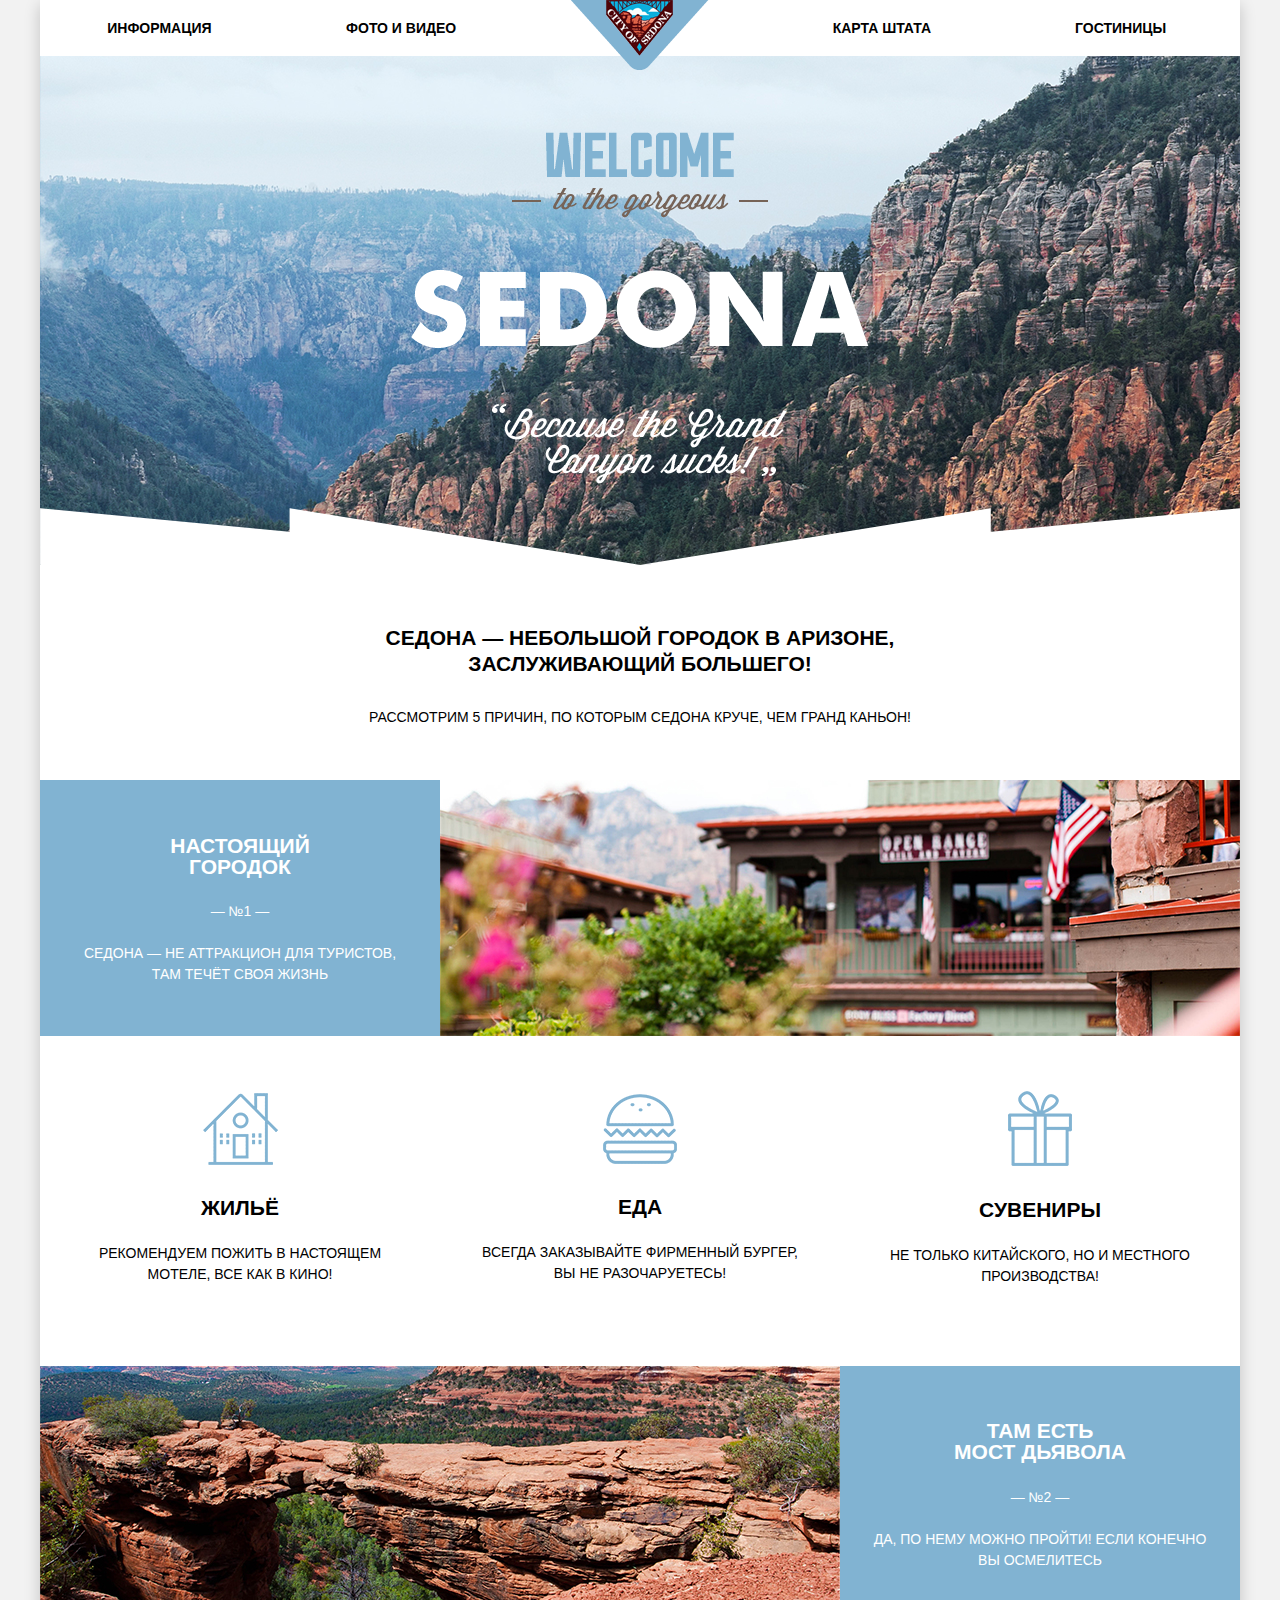
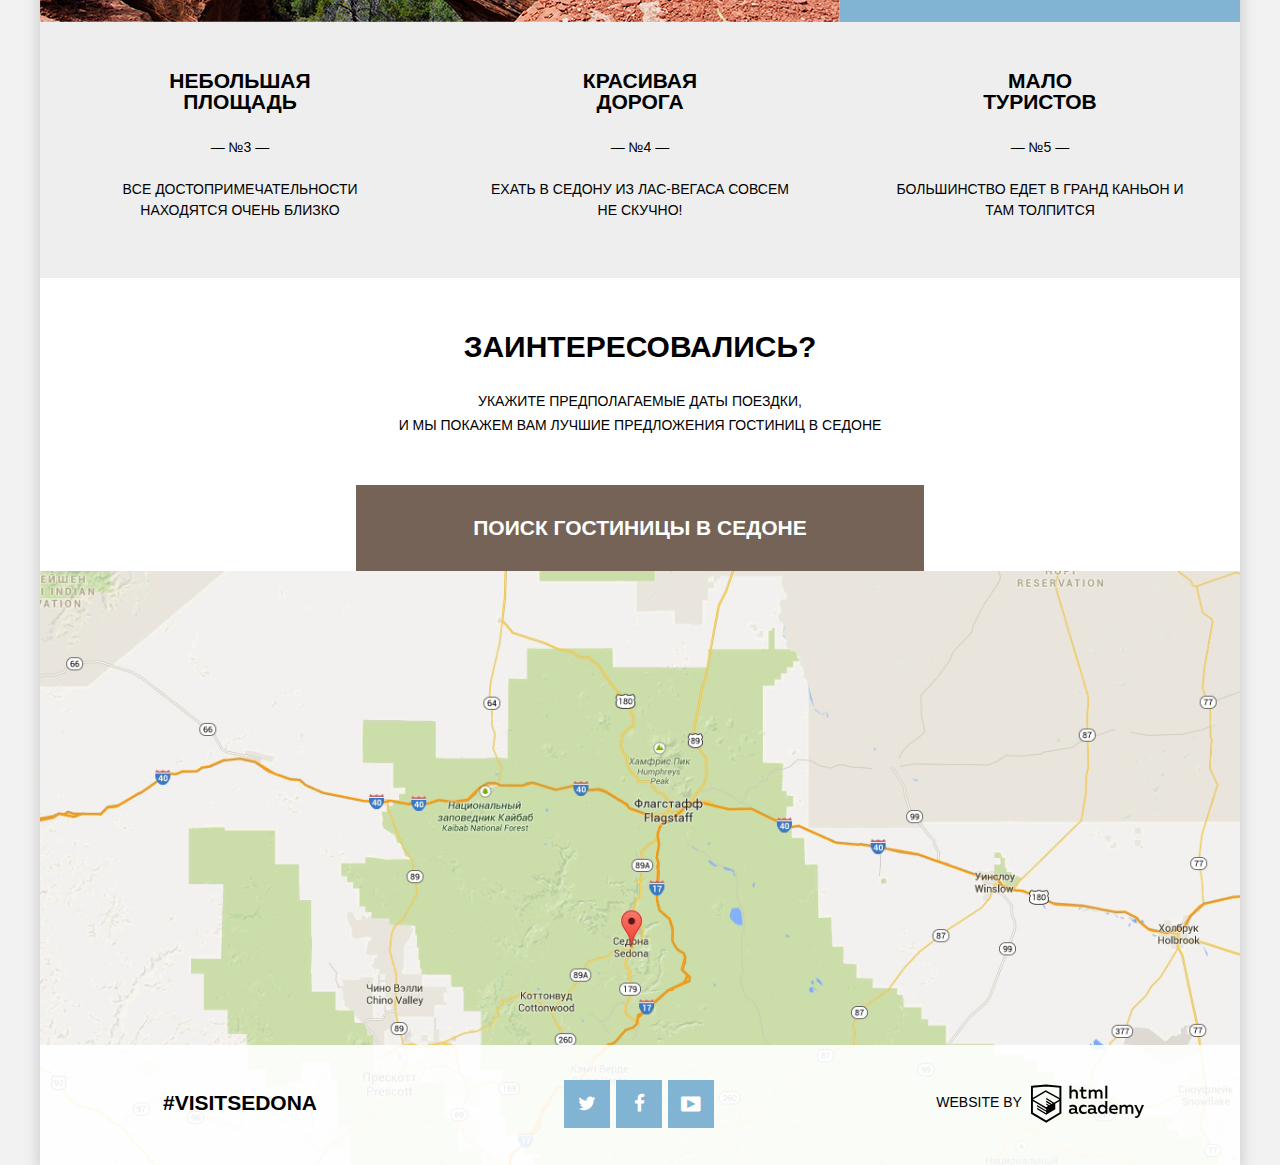
==== index.html @ 13f73641 "Правка анимации и мелкие фиксы" ====
<!DOCTYPE html>
<html lang="ru">
  <head>
    <meta charset="utf-8">
    <title>Седона</title>
    <link rel="stylesheet" href="css/normalize.css">
    <link rel="stylesheet" href="css/style.css">
    <link rel="shortcut icon" type="image/x-icon" href="img/favicon.ico">
  </head>
  <body>
    <div class="container">
      <header class="main-header">
        <nav class="main-navigation">
          <ul>
            <li>
              <a href="#">Информация</a>
            </li>
            <li>
              <a href="#">Фото и видео</a>
            </li>
            <li>
              <a href="#">Карта штата</a>
            </li>
            <li>
              <a href="hotels.html">Гостиницы</a>
            </li>
          </ul>
        </nav>
      </header>
      <div class="index-logo">
        <a href="index.html">
          <img src="img/logo.png" width="138" height="70" alt="Седона">
        </a>
      </div>
      <section class="main-image-block">
        <img class="image-sedona-titles" src="img/sedona-titles.png" width="458" height="352" alt="Описание Седоны">
        <img class="image-sedona-line" src="img/sedona-line.png" width="1200" height="57" alt="Декоративная линия">
      </section>
      <section class="reasons-title">
        <h1>Седона &#8212; небольшой городок в Аризоне, <br> заслуживающий большего!</h1>
        <p>Рассмотрим 5 причин, по которым седона круче, чем Гранд каньон!</p>
      </section>
      <section class="reasons reasons-blue">
        <div class="reason-item reasons-content">
          <h2>Настоящий <br> городок</h2>
          <span>&#8212; №1 &#8212;</span>
          <p>Седона &#8212; не аттракцион для туристов, <br> там течёт своя жизнь</p>
        </div>
        <div class="reason-image">
          <img src="img/reason-image-one.jpg" width="800" height="256" alt="Настоящий городок">
        </div>
      </section>
      <section class="features">
        <div class="features-item">
          <img src="img/features-home.png" width="75" height="72" alt="Жильё">
          <h2>Жильё</h2>
          <p>Рекомендуем пожить в настоящем <br> мотеле, все как в кино!</p>
        </div>
        <div class="features-item">
          <img src="img/features-food.png" width="74" height="70" alt="Еда">
          <h2>Еда</h2>
          <p>Всегда заказывайте фирменный бургер, <br> Вы Не разочаруетесь!</p>
        </div>
        <div class="features-item">
          <img src="img/features-gift.png" width="64" height="76" alt="Сувениры">
          <h2>Сувениры</h2>
          <p>Не только китайского, но и местного <br> производства!</p>
        </div>
      </section>
      <section class="reasons reasons-blue">
        <div class="reason-image">
          <img src="img/reason-image-two.jpg" width="800" height="256" alt="Мост дьявола">
        </div>
        <div class="reason-item reasons-content">
          <h2>Там есть <br> Мост дьявола</h2>
          <span>&#8212; №2 &#8212;</span>
          <p>Да, по нему можно пройти! Если конечно <br> вы осмелитесь</p>
        </div>
      </section>
      <section class="reasons reasons-grey">
        <div class="reason-item">
          <h2>Небольшая <br> площадь</h2>
          <span>&#8212; №3 &#8212;</span>
          <p>Вcе достопримечательности <br> находятся очень близко</p>
        </div>
        <div class="reason-item">
          <h2>Красивая <br> дорога</h2>
          <span>&#8212; №4 &#8212;</span>
          <p>Ехать в Седону из Лас-вегаса совсем <br> не скучно!</p>
        </div>
        <div class="reason-item">
          <h2>Мало <br> туристов</h2>
          <span>&#8212; №5 &#8212;</span>
          <p>Большинство едет в гранд каньон и <br> там толпится</p>
        </div>
      </section>
      <section class="search-hotels">
        <h3>Заинтересовались?</h3>
        <p>Укажите предполагаемые даты поездки, <br> и мы покажем вам лучшие предложения гостиниц в седоне</p>
        <a class="btn btn-search-hotels" href="form.html">
          Поиск гостиницы в Седоне
        </a>
      </section>
      <section class="map">
        <form class="map-form" action="https://echo.htmlacademy.ru" method="post">
          <div class="map-form-item input-date">
            <label class="date-check" for="date-check">Дата заезда:</label>
            <input type="text" name="datecheck" id="date-check" placeholder="24 апреля 2016">
            <a href="#"><i class="icon-calendar"></i></a>
          </div>
          <div class="map-form-item input-date">
            <label class="date-check-out" for="date-check-out">Дата выезда:</label>
            <input type="text" name="datecheckout" id="date-check-out" placeholder="4 июля 2016">
            <a href="#"><i class="icon-calendar"></i></a>
          </div>
          <div class="map-form-item family-count">
            <label class="grown-ups" for="grown-ups">Взрослые:</label>
            <button class="btn btn-search-form">
               <span class="icon-minus"></span>
            </button>
            <input type="text" name="grownups" id="grown-ups" value="2">
            <button class="btn btn-search-form">
              <span class="icon-plus"></span>
            </button>
            <label class="children" for="children">Дети:</label>
            <button class="btn btn-search-form">
              <span class="icon-minus"></span>
            </button>
            <input type="text" name="children" id="children" value="0">
            <button class="btn btn-search-form">
              <span class="icon-plus"></span>
            </button>
          </div>
          <button class="btn btn-find" type="submit">Найти</button>
        </form>
        <iframe class="iframe-map" src="https://www.google.com/maps/embed?pb=!1m14!1m8!1m3!1d31144.21269120468!2d-111.77879520963316!3d34.86547041438291!3m2!1i1024!2i768!4f13.1!3m3!1m2!1s0x872da132f942b00d%3A0x5548c523fa6c8efd!2z0KHQtdC00L7QvdCwLCDQkNGA0LjQt9C-0L3QsCA4NjMzNiwg0KHQqNCQ!5e0!3m2!1sru!2sru!4v1461859307359" allowfullscreen></iframe>
      </section>
      <footer class="main-footer footer-margin-up">
          <div class="footer-hashtag">
            <a href="#">#visitsedona</a>
          </div>
          <div class="footer-social">
            <a class="social icon-twitter" href="#" target="_blank" title="Твитер"></a>
            <a class="social icon-facebook" href="#" target="_blank" title="Фейсбук"></a>
            <a class="social icon-youtube" href="#" target="_blank" title="Ютуб"></a>
          </div>
          <a class="footer-copyright logo-htmlacademy" href="#">
            <span>website by</span>
            <svg xmlns="http://www.w3.org/2000/svg" viewBox="0 0 1099 374" width="113" height="39">
              <g class="logo-path">
                <path fill="none" stroke-width="19" d="M9 25l139-14 138 14v255l-138 82L9 280V25z"></path>
                <path fill="none" stroke-width="14" d="M11 144l132-77 142 77v8l-137 81-137-81z"></path>
                <path stroke="none" d="M148 225l20-13-20-13v-13l32 19 10-6-42-25v-15l54 33 11-6-65-40v-14l88 54v57l-88 53-89-53v-15l89 54v-14l-89-53v-13l89 52z"></path>
              </g>
              <g class="logo-path">
                <path d="M453.18 273a20.06 20.06 0 0 0 5.64-1.06v13.58a33 33 0 0 1-12 2.12c-7.76 0-13.93-3-16.93-9.88-8.29 6.7-18.69 10.93-31.92 10.93-15.34 0-29.62-8.46-29.62-25.92 0-21.69 20.1-28.39 37.74-28.39a112.47 112.47 0 0 1 22 2.47v-3c0-10.58-7.76-18-22.22-18a75.39 75.39 0 0 0-30.51 6.52v-17.3a103.69 103.69 0 0 1 32.45-5.64c24 0 39.15 11.46 39.15 37v30.37c0 4.76 2.82 6.17 6.17 6.17m-65.37-11.47c0 8.29 7.41 12.52 15.87 12.52A34.43 34.43 0 0 0 428.14 264v-14.31a98.74 98.74 0 0 0-18.34-2.12c-10.76 0-22 3.35-22 13.93M513.31 199.43c9.52 0 18.69 2.11 26.1 6.52v17.28c-6.18-4.41-14.81-7.05-23.46-7.05-15 0-30.16 7.94-30.16 27.86 0 19.22 14.64 27.86 29.8 27.86a50.9 50.9 0 0 0 24.69-6.52v17.45c-8.11 3.88-17.28 5.82-28 5.82-22.57 0-45.67-13.75-45.67-43.91 0-31.57 24.16-45.32 46.73-45.32M636.93 273a20.06 20.06 0 0 0 5.64-1.06v13.58a33 33 0 0 1-12 2.12c-7.76 0-13.93-3-16.93-9.88-8.29 6.7-18.69 10.93-31.92 10.93-15.34 0-29.62-8.46-29.62-25.92 0-21.69 20.1-28.39 37.74-28.39a112.47 112.47 0 0 1 22 2.47v-3c0-10.58-7.76-18-22.22-18a75.39 75.39 0 0 0-30.51 6.52v-17.3a103.71 103.71 0 0 1 32.45-5.64c24 0 39.15 11.46 39.15 37v30.37c0 4.76 2.82 6.17 6.17 6.17m-65.37-11.47c0 8.29 7.41 12.52 15.87 12.52A34.43 34.43 0 0 0 611.89 264v-14.31a98.74 98.74 0 0 0-18.34-2.12c-10.76 0-22 3.35-22 13.93M741.68 162.93v123.44h-16.93V273c-6.52 8.29-16.57 15.69-32.45 15.69-25.57 0-42-20.28-42-44.61s16.4-44.61 42-44.61c14.81 0 24.69 6.52 30.51 13.23v-49.77h18.87zm-46 53.08c-15.17 0-26.28 11.46-26.28 28s11.11 28 26.28 28a29.43 29.43 0 0 0 27-17.81v-20.56a29.57 29.57 0 0 0-27-17.63M802.87 199.43c33.68 0 45.32 27.16 39.85 51.66h-63.65c2.12 15.17 16.93 21.52 32.45 21.52a62 62 0 0 0 26.81-6v16.22c-7.76 3.71-18.52 5.82-30.33 5.82-25.92 0-48-14.81-48-44.61 0-30.68 23.28-44.61 42.85-44.61m.88 15.69c-12.7 0-24.16 7.58-24.87 21.87h46.94c1.06-7.41-3.53-21.87-22-21.87M861.95 286.37v-84.64h16.75v10.57c4.59-5.11 14.46-12.87 28.22-12.87 12.7 0 21.51 5.29 26.45 13.58 7.41-7.41 17.28-13.58 29.63-13.58 22.39 0 32.09 16.57 32.09 34v52.9h-18.87V234c0-10.93-6.52-17.81-16.75-17.81-9.35 0-16.58 6.17-21 11.46.17 1.94.35 3.88.35 5.82v52.9H920V234c0-10.93-6.53-17.81-16.75-17.81s-18 7.4-22.4 13v57.14h-18.9zM1078.33 201.72h19.75l-39.68 96.11c-9.17 22-21.16 29.45-34 29.45a47.91 47.91 0 0 1-11.11-1.41v-16a29.24 29.24 0 0 0 8.64 1.24c9.17 0 16-6.53 21-19.75l1.76-4.23-40.21-85.35h20.1l28.57 63.84zM393.31 14.72v48.14a38.54 38.54 0 0 1 27.33-11.64c21.34 0 34.92 14.46 34.92 34.56v52.38h-18.87v-49.9c0-13.76-8.46-20.28-19.75-20.28-10.76 0-18.87 7.23-23.63 14.11v56.08h-18.87V14.72h18.87zM507.23 23.36v30.16h30.68v16.57h-30.68v38.79c0 11.11 5.11 14.81 16 14.81a45.55 45.55 0 0 0 17.11-3.35v16.22a69.13 69.13 0 0 1-22.75 3.7c-16.4 0-29.1-8.11-29.1-27.86V70.09h-15.11V53.52h15.17V27.95zM562.07 138.16V53.52h16.75V64.1C583.4 59 593.28 51.23 607 51.23c12.7 0 21.52 5.29 26.45 13.58 7.41-7.41 17.28-13.58 29.63-13.58 22.39 0 32.09 16.57 32.09 34v52.9h-18.83V85.79c0-10.93-6.53-17.81-16.75-17.81-9.35 0-16.58 6.17-21 11.46.18 1.94.35 3.88.35 5.82v52.9h-18.85V85.79c0-10.93-6.52-17.81-16.75-17.81s-18 7.4-22.4 13v57.13h-18.87zM722.81 14.72h18.87v123.44h-18.87z">
                </path>
              </g>
            </svg>
            <!--  <img src="img/logo-htmlacademy.png" width="130" height="44" alt="HTML Academy">  -->
          </a>
      </footer>
    </div>
    <script src="js/sсripts.js"></script>
  </body>
</html>
---- css/style.css ----
/*Подключения иконочного шрифта symbols-sedona*/
@font-face {
  font-weight: normal;
  font-family: "symbols-sedona";
  font-style: normal;

  src: url("../fonts/symbols-sedona.woff") format("woff"),
  url("../fonts/symbols-sedona.woff2") format("woff2");
}

[class^="icon-"]::before,
[class*="icon-"]::before {
  display: inline-block;
  width: 1em;
  margin-right: 0.2em;
  margin-left: 0.2em;

  font-weight: normal;
  line-height: 1em;
  font-family: "symbols-sedona";
  vertical-align: baseline;
  text-align: center;
  text-transform: none;
  text-decoration: inherit;
  font-style: normal;
  font-variant: normal;

  speak: none;
}

.icon-facebook::before {
  content: "\66";
} /* "f" */
.icon-twitter::before {
  content: "\74";
} /* "t" */
.icon-up-dir::before {
  content: "\25b2";

  margin: 0;
  padding: 0;
} /* "▲" */
.icon-down-dir::before {
  content: "\25bc";

  margin: 0;
  padding: 0;
} /* "▼" */
.icon-star::before {
  content: "\2605";

  margin: 0;
  padding: 0;
} /* "★" */
.icon-check-off::before {
  content: "\2610";
} /* "☐" */
.icon-check-on::before {
  content: "\2611";
} /* "☑" */
.icon-calendar::before {
  content: "\e800";

  margin-top: 9px;
} /* "" */
.icon-plus::before {
  content: "\e801";
} /* "" */
.icon-minus::before {
  content: "\e802";
} /* "" */
.icon-youtube::before {
  content: "\f39e";
} /* "" */
/*Основные стили*/
body {
  width: 100%;

  font-weight: normal;
  font-size: 14px;
  line-height: 26px;
  font-family: "PT Sans", "Helvetica", "Arial", sans-serif;
  color: #000000;
  text-transform: uppercase;

  background-color: #f2f2f2;
}
a {
  color: #000000;
  text-decoration: none;

  cursor: pointer;
}
a,
svg,
input,
label,
button {
  transition: all 0.2s;
}
h1,
h2,
h3,
h4 {
  font-weight: bold;
  font-size: 21px;
  line-height: 21px;
}
li {
  list-style: none;
}
p {
  line-height: 21px;
}
.btn,
input[type="text"] {
  border: none;
  outline: none;
}
input[type="text"] {
  color: #000000;
  text-transform: uppercase;
}
::-webkit-input-placeholder,
::-moz-placeholder,
:-moz-placeholder,
:-ms-input-placeholder {
  color: #000000;
}
.btn {
  text-align: center;
  text-transform: uppercase;
}
.btn:hover,
.btn:active {
  outline: none;
  cursor: pointer;
}
.btn:active {
  outline: none;
}
section,
article,
footer,
.filtres-form,
.main-navigation ul,
.hotels-sort-type,
.hotels-sort-type ul,
.hotels-found-action,
.family-count,
.hotels-found-image {
  display: -webkit-flex;
  display: -ms-flexbox;
  display:         flex;
}
.main-image-block,
.hotels-found,
.main-footer,
.search-hotels,
.reasons-title {
  -webkit-flex-wrap: wrap;
          flex-wrap: wrap;

      -ms-flex-wrap: wrap;
}
.main-image-block,
.map,
.search-hotels,
.hotels-found-image,
.reasons-title {
  -webkit-justify-content: center;
          justify-content: center;

  -ms-flex-pack: center;
}
.main-navigation ul,
.reasons-title,
.reasons,
.features,
.search-hotels,
.hotels-found-item,
.hotels-found,
.hotels-sort-info,
.main-footer,
.family-count {
  -webkit-align-items: center;
          align-items: center;

  -ms-flex-align: center;
}
.main-footer {
  -webkit-justify-content: space-around;
          justify-content: space-around;

  -ms-flex-pack: distribute;
}
.container {
  position: relative;

  width: 1200px;
  margin: 0 auto;

  box-shadow: 0 5px 15px 0 rgba(0,1,1,0.2);
}
.container,
.main-header,
.map-form {
  background-color: #ffffff;
}
.main-header {
  position: relative;

  margin-bottom: -56px;
}
.main-navigation ul {
  margin: 0;
  padding: 15px 0;
}
.main-navigation a {
  font-weight: bold;
}
.main-navigation li:nth-child(1) {
  margin-right: 3px;
}
.main-navigation li {
  width: 20%;

  text-align: center;
}
.main-navigation li:nth-child(2) {
  margin-right: 242px;
}
.main-navigation a:hover {
  color: #81b3d2;
}
.main-navigation a:active {
  color: #b2b2b2;
}
.main-navigation-selected a {
  color: #766357;
}
.main-navigation-selected a:hover {
  color: #604e43;
}
.main-navigation-selected a:active {
  color: #d6d0cc;
}
.index-logo {
  position: absolute;
  top: 0;
  bottom: 0;
  left: 50%;

  height: 70px;

  -webkit-transform: translateX(-50%);
          transform: translateX(-50%);
}
.main-image-block {
  margin: 0;
  padding: 0;

  background-color: #47749e;
  background-image: url("../img/main-bg.png");
  background-repeat: no-repeat;
  background-size: 100%;
}
.image-sedona-titles {
  margin-top: 132px;
  margin-bottom: 24px;
}
.image-sedona-line {
  vertical-align: bottom;
}
.reasons-title {
  margin: 0;
  padding: 0;
}
.reasons-title h1,
.hotels-found-info h1 {
  line-height: 26px;
}
.hotels-found-info h1 {
  margin-top: -5px;
  margin-bottom: 4px;
}
.reasons-title h1,
.reasons-title p {
  width: 100%;

  text-align: center;
}
.reasons-title h1 {
  margin: 0;
  margin-top: 60px;
  margin-bottom: 30px;
}
.reasons-title p {
  margin: 0;
  margin-bottom: 52px;
}
.reasons {
  position: relative;
  z-index: 999;

  margin: 0;
  padding: 0;
}
.filtres h2,
.reasons-blue,
.btn-cost-day,
.filtres-form,
.icon-twitter,
.icon-facebook,
.icon-youtube,
.btn,
.btn-search-hotels,
.btn-find {
  color: #ffffff;
}
.reasons-blue {
  background-color: #81b3d2;
}
.reasons-blue-content {
  width: 400px;

  text-align: center;
}
.reason-image {
  height: 256px;
}
.reason-image img {
  width: 800px;
  height: 256px;
}
.features {
  padding-top: 55px;
  padding-bottom: 55px;
}
.features-item,
.reason-item {
  width: 400px;

  text-align: center;
}
.features-item {
  margin-bottom: 10px;
}
.features-item h2 {
  line-height: 35px;
}
.reasons-content span {
  line-height: 35px;
}
.reasons-grey span {
  line-height: 35px;
}
.reasons-grey {
  padding-top: 31px;
  padding-bottom: 43px;

  background-color: #eeeeee;
}
.reasons-grey h2 {
  color: #000000;
}
.search-hotels {
  position: relative;
  z-index: 999;

  margin: 0;
  padding: 0;

  background-color: #ffffff;
}
.search-hotels h3,
.search-hotels h3 {
  line-height: 26px;
}
.search-hotels h3,
.search-hotels p {
  width: 100%;

  text-align: center;
}
.search-hotels h3 {
  margin: 0;
  margin-top: 57px;
  margin-bottom: 30px;
}
.search-hotels p {
  margin: 0;
  margin-bottom: 48px;

  line-height: 24px;
}
.btn-search-hotels {
  display: block;
  width: 568px;
  padding: 30px 0;

  font-weight: bold;
  font-size: 21px;
  line-height: 26px;

  background-color: #766357;
}
.map {
  position: relative;
  z-index: 1;

  height: 594px;
  margin: 0;

  background-color: #cbdda9;
  background-image: url("../img/map.png");
  background-repeat: no-repeat;
  background-size: 100%;
}
.map-form {
  position: absolute;
  top: 0;
  bottom: 0;
  left: 50%;

  display: none;
  box-sizing: border-box;
  width: 567px;
  height: 396px;
  padding: 53px 50px 57px 56px;

  -webkit-transform: translateX(-50%);
          transform: translateX(-50%);
}
.map-form-show {
  display: block;

  -webkit-animation: bounce 0.5s ease-in-out;
          animation: bounce 0.5s ease-in-out;
}
.map-form-close {
  display: block;

  -webkit-animation: back-show 0.5s ease-in-out forwards;
          animation: back-show 0.5s ease-in-out forwards;
}
@-webkit-keyframes bounce {
  0% {
    -webkit-transform: translate(-50%, -400px);
            transform: translate(-50%, -400px);
  }
  20% {
    -webkit-transform: translate(-50%, 10px);
            transform: translate(-50%, 10px);
  }
  40% {
    -webkit-transform: translate(-50%, 40px);
            transform: translate(-50%, 40px);
  }
  60% {
    -webkit-transform: translate(-50%, 70px);
            transform: translate(-50%, 70px);
  }
  70% {
    -webkit-transform: translate(-50%, 20px);
            transform: translate(-50%, 20px);
  }
  90% {
    -webkit-transform: translate(-50%, -10px);
            transform: translate(-50%, -10px);
  }
  100% {
    -webkit-transform: translate(-50%, 0px);
            transform: translate(-50%, 0px);
  }
}
@-webkit-keyframes back-show {
  0% {
    -webkit-transform: translate(-50%, 0px);
            transform: translate(-50%, 0px);
  }
  20% {
    -webkit-transform: translate(-50%, -10px);
            transform: translate(-50%, -10px);
  }
  40% {
    -webkit-transform: translate(-50%, 20px);
            transform: translate(-50%, 20px);
  }
  60% {
    -webkit-transform: translate(-50%, 70px);
            transform: translate(-50%, 70px);
  }
  70% {
    -webkit-transform: translate(-50%, 40px);
            transform: translate(-50%, 40px);
  }
  90% {
    -webkit-transform: translate(-50%, 10px);
            transform: translate(-50%, 10px);
  }
  100% {
    -webkit-transform: translate(-50%, -400px);
            transform: translate(-50%, -400px);
  }
}
.map-form label {
  font-weight: bold;
}
.map-form-item {
  margin-bottom: 28px;
}
.map-form div:nth-child(2) {
  margin-bottom: 30px;
}
.map-form .date-check,
.map-form .date-check-out {
  margin-right: 15px;
}
.date-check {
  letter-spacing: 0.3px;
}
.map-form .grown-ups {
  margin-right: 40px;
}
.children {
  margin-right: 27px;
  margin-left: 52px;
}
.family-count {
  margin-bottom: 55px;
}
.input-date input[type=text] {
  width: 325px;
  padding: 5px 9px 4px 12px;

  font-weight: bold;

  border: none;
  border: 2px solid rgba(255, 255, 255, 0);
  outline: none;
}
.input-date input[type=text]:hover {
  background-color: #ebebeb;
}
.input-date input[type=text]:active,
.input-date input[type=text]:focus {
  background-color: #ffffff;
  border: 2px solid #e5e5e5;
}
.input-date {
  position: relative;
}
.icon-calendar {
  position: absolute;
  top: 0;
  bottom: 0;
  left: 92%;

  display: block;
  width: 21px;
  height: 21px;

  font-size: 21px;
  color: #c2c2c2;
}
.icon-calendar:hover {
  color: #000000;
}
.icon-calendar:active {
  color: #81b3d2;
}
.iframe-map {
  width: 100%;
  height: 594px;

  border: 0;
}
input[type=checkbox] {
  display: none;
}
input[type="checkbox"] + label {
  line-height: 20px;
}
.infrastructure label,
.type-housing label {
  display: inline-block;
  margin-right: 15px;

  vertical-align: middle;

  cursor: pointer;
}
.infrastructure label:before,
.type-housing label:before {
  content: "\2610";

  margin-right: 10px;
  margin-left: 0;

  font-size: 26px;
  vertical-align: middle;
  text-align: left;
}
.filtres-form input[type=checkbox]:checked + label:before {
  content: "\2611";
}
.filtres-form input[type=checkbox]:disabled + label:before {
  color: #6a6a6a;
}
.btn-search-form,
.family-count input[type=text],
.input-date input[type=text] {
  background-color: #f2f2f2;
}
.btn-search-form {
  padding: 6px 9.2px;

  color: #a9a9a9;
}
.btn-search-form:hover {
  color: #000000;
}
.btn-search-form:active {
  color: #81b3d2;
}
.family-count input[type=text] {
  width: 38px;
  height: 38px;
  padding: 0;

  font-weight: bold;
  text-align: center;
}
.btn-find {
  display: block;
  width: 458px;
  max-width: 461px;
  padding: 15px 0;
  overflow: hidden;

  font-weight: bold;
  font-size: 21px;

  background-color: #81b3d2;
}
.btn-find:hover {
  background-color: #669ec0;
}
.btn-find:active,
.btn-more:active,
.social:active {
  background-color: #5496bd;
}
.btn-find:active.btn-find,
.btn-more:active.btn-more,
.btn-book:active.btn-book,
.social:active.icon-twitter,
.social:active.icon-facebook,
.social:active.icon-youtube {
  color: rgba(255, 255, 255, 0.4);
}
.main-footer {
  position: relative;
  z-index: 2;

  margin: 0;
  padding: 0;
  padding-top: 35px;
  padding-bottom: 37px;

  background-color: rgba(255, 255, 255, 0.9);
}
.footer-margin-up {
  margin-top: -120px;
}
.footer-hashtag,
.footer-social,
.footer-copyright {
  width: 400px;

  text-align: center;
}
.footer-hashtag a {
  font-weight: bold;
  font-size: 21px;
}
.footer-copyright span {
  margin-right: 5px;
}
.social {
  margin-right: 2px;

  background-color: #81b3d2;
}
.icon-twitter,
.icon-facebook,
.icon-youtube {
  display: inline-block;
  width: 46px;
  height: 48px;

  font-size: 19px;
  line-height: 48px;
  vertical-align: middle;
  text-align: center;
}
.icon-youtube {
  font-size: 23px;
}
.social:hover {
  background-color: #669ec0;
}
.logo-htmlacademy svg {
  vertical-align: middle;

  fill: #000000;
  stroke: #000000;
}
.logo-htmlacademy:hover svg {
  fill: #81b3d2;
  stroke: #81b3d2;
}
.logo-htmlacademy:active svg {
  fill: #bdbbbc;
  stroke: #bdbbbc;
}
/*Стили страницы поиска отелей*/
.filtres {
  margin: 0;
  padding: 0;

  background-color: #4178a1;
  background-image: url("../img/filtres-bg-hotels.png");
  background-repeat: no-repeat;
  background-size: 100%;
}
.filtres-form {
  margin-top: 56px;
}
.filtres-form h2 {
  margin-bottom: 22px;
}
.infrastructure,
.type-housing,
.cost-day {
  box-sizing: border-box;
}
.infrastructure {
  width: 320px;
  padding: 14px 72px 8px 72px;
}
.checkbox {
  margin-bottom: 18px;
}
.type-housing {
  width: 450px;
  padding: 14px 72px 8px 9px;
}
.cost-day {
  width: 430px;
  padding: 14px 32px 8px 32px;
}
.cost-day h2 {
  margin-bottom: 10px;
}
.range-count {
  width: 315px;
  margin-bottom: 20px;
  margin-left: 7px;
  padding: 2px 0 4px 0;

  text-align: center;

  border: 2px solid #ffffff;
  border-radius: 3px;
}
.range-count input[type="text"] {
  display: inline-block;
  width: 50px;

  text-align: left;
  color: #ffffff;

  background: rgba(255, 255, 255, 0);
}
.range-min,
.range-max {
  display: inline-block;
  width: 155px;

  line-height: 22px;
  vertical-align: baseline;
}
.range-min {
  box-sizing: border-box;
  width: 155px;
  padding-right: 3px;
}
.range-min label,
.range-max label {
  display: inline-block;

  text-align: right;
}
.range-min label {
  margin-left: 49px;
}
.range-max label {
  margin-left: 25px;
}
.range-block {
  position: relative;

  width: 315px;
  margin-bottom: 33px;
  margin-left: 8px;
}
.range-block .scale {
  height: 2px;

  background: rgba(255, 255, 255, 0.3);
}
.range-block .bar {
  width: 80%;
  height: 2px;

  background: #ffffff;
}
.range-toggle {
  position: absolute;
  top: -9px;

  width: 4px;
  height: 4px;

  background: #ababab;
  border: 8px solid #ffffff;
  border-radius: 50%;
  box-shadow: 0 2px 1px 0 rgba(0, 1, 1, 0.2);
  cursor: pointer;
}
.range-toggle:hover {
  background: #1c4f80;
}
.range-toggle-min {
  left: 0;
}
.range-toggle-max {
  left: 80%;
}
.btn-transparent {
  display: block;
  margin: 0 auto;
  padding: 6px 35px;

  font-size: 14px;
  line-height: 20px;
  color: #ffffff;
  text-transform: uppercase;

  background: transparent;
  border: 2px solid #ffffff;
  border-radius: 2px;
  outline: none;
  cursor: pointer;
}
.btn-transparent:hover {
  color: #000000;

  background: #ffffff;
}
input[type="range"] {
  width: 320px;
}
input[type="range"]:hover {
  cursor: pointer;
}
.btn-cost-day {
  display: block;
  margin-left: 92px;
  padding: 6px 35px;

  line-height: 20px;

  background-color: rgba(255, 255, 255, 0);
  border: 2px solid #ffffff;
  border-radius: 2px;
}
.btn-cost-day:hover {
  color: #000000;

  background-color: #ffffff;
}
.filtres h2 {
  font-size: 16px;
}
.search-hotels h3 {
  font-size: 30px;
  line-height: 24px;
}
.hotels-sort-info {
  padding-top: 10px;
  padding-bottom: 9px;

  border-bottom: 1px solid #e5e5e5;
}
.hotels-found-count {
  width: 220px;
}
.hotels-sort-type {
  width: 850px;
}
.hotels-sort-type ul {
  margin-top: 21px;
  margin-left: 6px;
  padding: 0;

  line-height: 18px;
}
.hotels-sort-type li:nth-child(2) {
  margin-left: -2px;
}
.hotels-sort-rating {
  width: 130px;
}
.icon-sort {
  margin-top: 7px;
}
.hotels-found-count h3 {
  margin-left: 72px;

  font-size: 21px;
  line-height: 26px;
}
.hotels-found-item {
  width: 100%;
  padding-top: 30px;
  padding-bottom: 30px;

  border-bottom: 1px solid #e5e5e5;
}
.hotels-found-image {
  box-sizing: border-box;
  width: 205px;
  margin-left: 39px;
}
.hotels-found-image img {
  width: 135px;
  height: 90px;
}
.hotels-found-info {
  width: 800px;
}
.hotels-found-rating {
  width: 190px;
}
.icons-rating {
  width: 112px;
  margin-top: -6px;
  margin-bottom: 41px;

  text-align: right;
}
.badge-rating {
  margin-left: 3px;
}
.hotels-found-more {
  width: 110px;
}
.hotels-found-book {
  width: 142px;
  margin-left: 5px;
}
.btn-more,
.btn-book {
  display: block;
  margin-top: 13px;
  overflow: hidden;

  font-weight: bold;
}
.btn-more {
  max-width: 110px;

  background-color: #81b3d2;
}
.btn-book {
  max-width: 142px;

  background-color: #766357;
}
.btn-more:hover {
  background-color: #669ec0;
}
.btn-book:hover {
  background-color: #604e43;
}
.btn-book:active {
  background-color: #503e33;
}
.icon-star {
  font-size: 19px;
  color: #81b3d2;
}
.icon-up-dir,
.icon-down-dir {
  margin: 0;

  font-size: 23px;
  color: #cccccc;
}
.icon-up-dir {
  margin-left: 15px;
}
.icon-up-dir:hover,
.icon-down-dir:hover {
  color: #000000;
}
.icon-up-dir:active,
.icon-down-dir:active,
.icon-sort-active,
.icon-sort-active:hover {
  color: #81b3d2;
}
.hotels-sort-type-title,
.sort-item {
  margin-top: 21px;
  margin-right: 18px;
  margin-left: 16px;

  font-size: 12px;
  line-height: 26px;
}
.sort-item {
  color: #b2b2b2;

  border-bottom: 1px dotted #81b3d2;
}
.sort-item:hover {
  color: #81b3d2;
}
.sort-item:active {
  color: #000000;

  border: none;
}
.active-sort {
  color: #81b3d2;

  border: none;
}
.active-sort:hover {
  color: #81b3d2;
}
.hotels-found-info h1 a:hover {
  color: #81b3d2
}
.hotels-found-info a:active {
  color: #cacaca;
}
.hotels-count-rating {
  padding: 4px 14px;

  color: #666666;

  background-color: #f2f2f2;
}
.range-count {
  position: relative;
}
.range-count::after {
  content: "";
  position: absolute;
  top: 50%;
  left: 50%;

  width: 2px;
  height: 22px;

  background: #ffffff;
  -webkit-transform: translate(-50%, -50%);
          transform: translate(-50%, -50%);
}
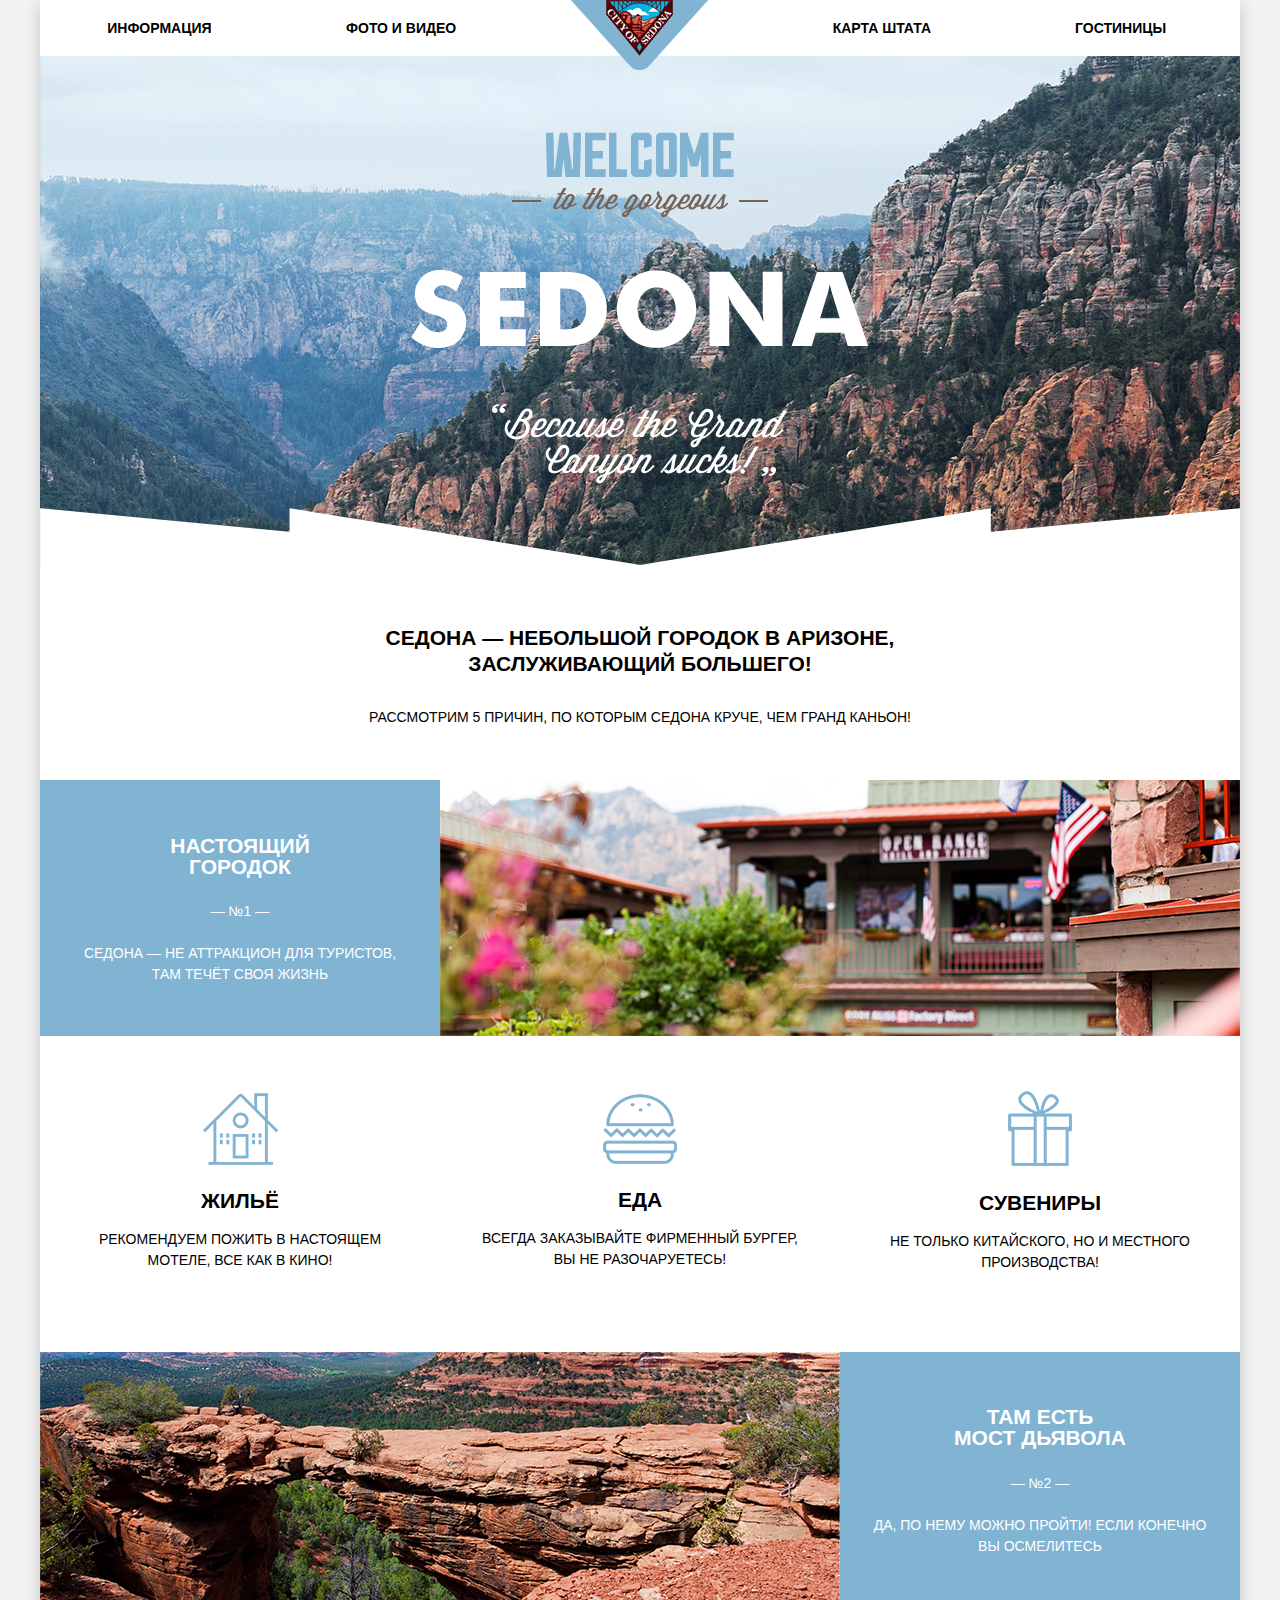
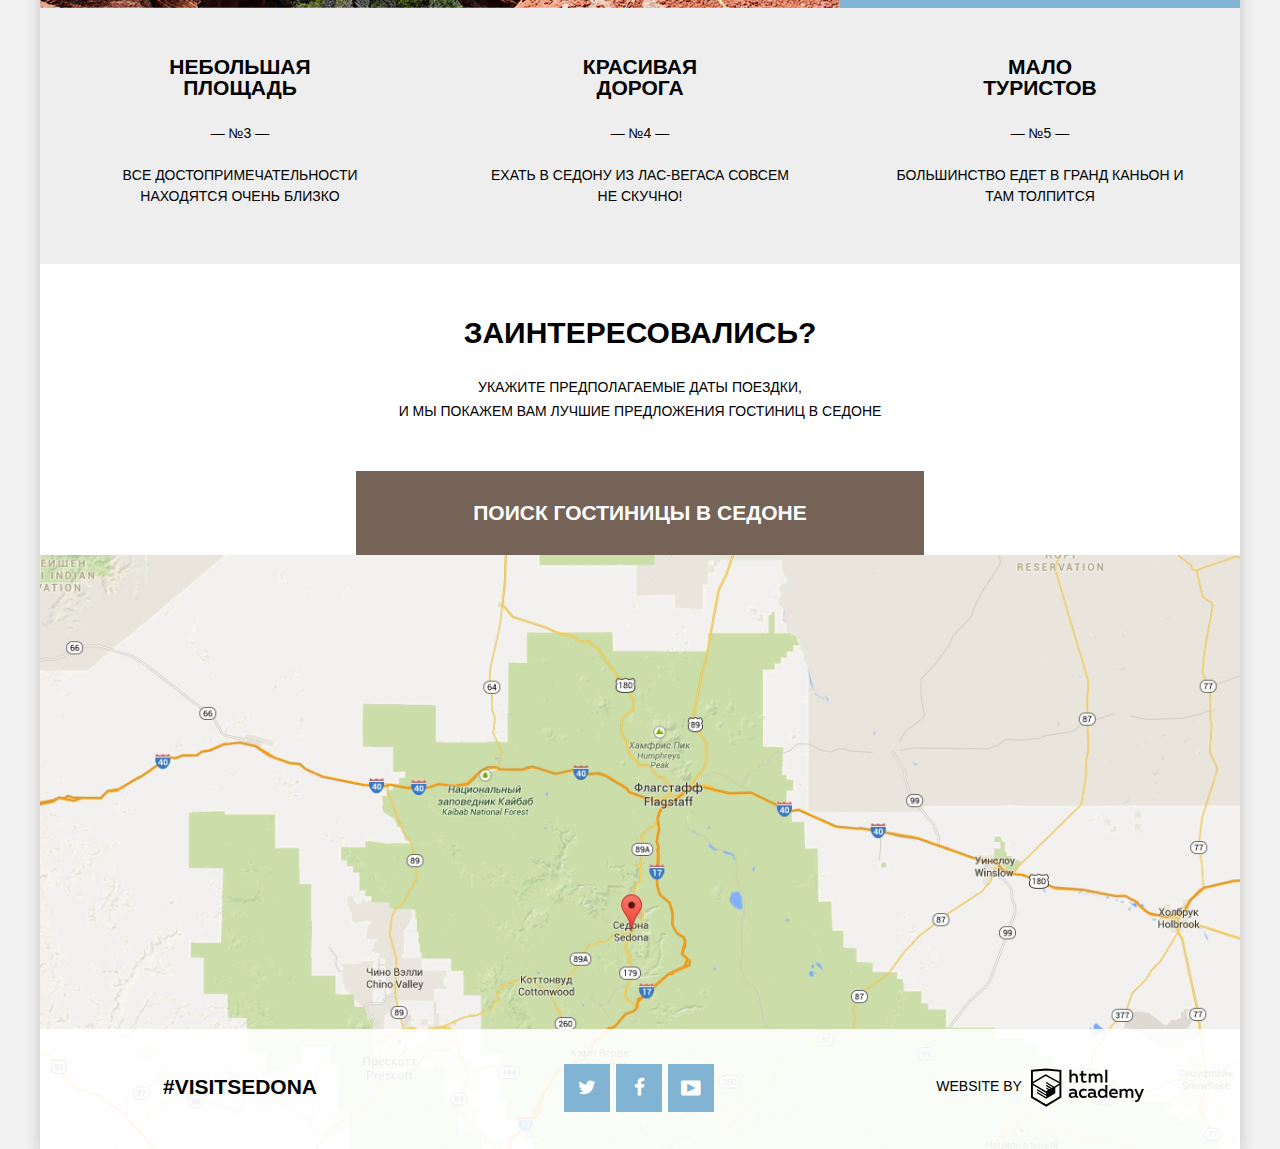
==== commit 4cce4116: "Добавил минификацию и правки" ====
--- a/index.html
+++ b/index.html
@@ -4,7 +4,7 @@
     <meta charset="utf-8">
     <title>Седона</title>
     <link rel="stylesheet" href="css/normalize.css">
-    <link rel="stylesheet" href="css/style.css">
+    <link rel="stylesheet" href="css/style.min.css">
     <link rel="shortcut icon" type="image/x-icon" href="img/favicon.ico">
   </head>
   <body>
@@ -52,17 +52,17 @@
       </section>
       <section class="features">
         <div class="features-item">
-          <img src="img/features-home.png" width="75" height="72" alt="Жильё">
+          <img class="features-home" src="img/features-home.png" width="75" height="72" alt="Жильё">
           <h2>Жильё</h2>
           <p>Рекомендуем пожить в настоящем <br> мотеле, все как в кино!</p>
         </div>
         <div class="features-item">
-          <img src="img/features-food.png" width="74" height="70" alt="Еда">
+          <img class="features-food" src="img/features-food.png" width="74" height="70" alt="Еда">
           <h2>Еда</h2>
           <p>Всегда заказывайте фирменный бургер, <br> Вы Не разочаруетесь!</p>
         </div>
         <div class="features-item">
-          <img src="img/features-gift.png" width="64" height="76" alt="Сувениры">
+          <img class="features-gift" src="img/features-gift.png" width="64" height="76" alt="Сувениры">
           <h2>Сувениры</h2>
           <p>Не только китайского, но и местного <br> производства!</p>
         </div>
@@ -161,6 +161,6 @@
           </a>
       </footer>
     </div>
-    <script src="js/sсripts.js"></script>
+    <script src="js/scripts.min.js"></script>
   </body>
 </html>
--- a/css/style.min.css
+++ b/css/style.min.css
@@ -0,0 +1 @@
+@font-face{font-family:symbols-sedona;src:url(../fonts/symbols-sedona.woff) format("woff"),url(../fonts/symbols-sedona.woff2) format("woff2")}[class^=icon-]:before,[class*=" icon-"]:before{display:inline-block;width:1em;margin-right:.2em;margin-left:.2em;font-weight:400;line-height:1em;font-family:symbols-sedona;text-align:center;text-transform:none;text-decoration:inherit;font-style:normal;font-variant:normal;speak:none}.icon-facebook:before{content:"\66"}.icon-twitter:before{content:"\74"}.icon-up-dir:before{content:"\25b2";margin:0;padding:0}.icon-down-dir:before{content:"\25bc";margin:0;padding:0}.icon-star:before{content:"\2605";margin:0;padding:0}.icon-check-off:before{content:"\2610"}.icon-check-on:before{content:"\2611"}.icon-calendar:before{content:"\e800";margin-top:9px}.icon-plus:before{content:"\e801"}.icon-minus:before{content:"\e802"}.icon-youtube:before{content:"\f39e"}body{width:100%;font-weight:400;font-size:14px;line-height:26px;font-family:PT Sans,Helvetica,Arial,sans-serif;color:#000;text-transform:uppercase;background-color:#f2f2f2}a{color:#000;text-decoration:none;cursor:pointer}a,svg,input,label,button{transition:all .2s}h1,h2,h3,h4{font-weight:700;font-size:21px;line-height:21px}li{list-style:none}p{line-height:21px}.btn,input[type=text]{border:none;outline:none}input[type=text]{color:#000;text-transform:uppercase}::-webkit-input-placeholder,::-moz-placeholder,:-moz-placeholder,:-ms-input-placeholder{color:#000}.btn{text-align:center;text-transform:uppercase}.btn:hover,.btn:active{outline:none;cursor:pointer}.btn:active{outline:none}section,article,footer,.filtres-form,.main-navigation ul,.hotels-sort-type,.hotels-sort-type ul,.hotels-found-action,.family-count,.hotels-found-image{display:-webkit-flex;display:-ms-flexbox;display:flex}.main-image-block,.hotels-found,.main-footer,.search-hotels,.reasons-title{-webkit-flex-wrap:wrap;-ms-flex-wrap:wrap;flex-wrap:wrap}.main-image-block,.map,.search-hotels,.hotels-found-image,.reasons-title{-webkit-justify-content:center;-ms-flex-pack:center;justify-content:center}.main-navigation ul,.reasons-title,.reasons,.features,.search-hotels,.hotels-found-item,.hotels-found,.hotels-sort-info,.main-footer,.family-count{-webkit-align-items:center;-ms-flex-align:center;align-items:center}.main-footer{-webkit-justify-content:space-around;-ms-flex-pack:distribute;justify-content:space-around}.container{position:relative;width:1200px;margin:0 auto;box-shadow:0 5px 15px 0 rgba(0,1,1,.2)}.container,.main-header,.map-form{background-color:#fff}.main-header{position:relative;margin-bottom:-56px}.main-navigation ul{margin:0;padding:15px 0}.main-navigation a{font-weight:700}.main-navigation li:nth-child(1){margin-right:3px}.main-navigation li{width:20%;text-align:center}.main-navigation li:nth-child(2){margin-right:242px}.main-navigation a:hover{color:#81b3d2}.main-navigation a:active{color:#b2b2b2}.main-navigation-selected a{color:#766357}.main-navigation-selected a:hover{color:#604e43}.main-navigation-selected a:active{color:#d6d0cc}.index-logo{position:absolute;top:0;bottom:0;left:50%;height:70px;-webkit-transform:translateX(-50%);transform:translateX(-50%)}.index-logo img{width:138px;height:70px}.main-image-block{margin:0;padding:0;background-color:#47749e;background-image:url(../img/main-bg.png);background-repeat:no-repeat;background-size:100%}.image-sedona-titles{margin-top:132px;margin-bottom:24px}.image-sedona-line{vertical-align:bottom}.reasons-title{margin:0;padding:0}.reasons-title h1,.hotels-found-info h1{line-height:26px}.hotels-found-info h1{margin-top:-5px;margin-bottom:4px}.reasons-title h1,.reasons-title p{width:100%;text-align:center}.reasons-title h1{margin:0;margin-top:60px;margin-bottom:30px}.reasons-title p{margin:0;margin-bottom:52px}.reasons{position:relative;z-index:999;margin:0;padding:0}.filtres h2,.reasons-blue,.btn-cost-day,.filtres-form,.icon-twitter,.icon-facebook,.icon-youtube,.btn,.btn-search-hotels,.btn-find{color:#fff}.reasons-blue{background-color:#81b3d2}.reasons-blue-content{width:400px;text-align:center}.reason-image{height:256px}.reason-image img{width:800px;height:256px}.features{padding-top:55px;padding-bottom:55px}.features-item,.reason-item{width:400px;text-align:center}.features-item{margin-bottom:10px}.features-home{width:75px;height:72px}.features-food{width:74px;height:70px}.features-gift{width:64px;height:76px}.image-home .features-item h2{line-height:35px}.reasons-content span{line-height:35px}.reasons-grey span{line-height:35px}.reasons-grey{padding-top:31px;padding-bottom:43px;background-color:#eee}.reasons-grey h2{color:#000}.search-hotels{position:relative;z-index:999;margin:0;padding:0;background-color:#fff}.search-hotels h3{line-height:26px}.search-hotels h3,.search-hotels p{width:100%;text-align:center}.search-hotels h3{margin:0;margin-top:57px;margin-bottom:30px}.search-hotels p{margin:0;margin-bottom:48px;line-height:24px}.btn-search-hotels{display:block;width:568px;padding:29px 0;font-weight:700;font-size:21px;line-height:26px;background-color:#766357}.map{position:relative;z-index:1;height:594px;margin:0;background-color:#cbdda9;background-image:url(../img/map.png);background-repeat:no-repeat;background-size:100%}.map-form{position:absolute;top:0;bottom:0;left:50%;display:none;box-sizing:border-box;width:567px;height:396px;padding:53px 50px 57px 56px;-webkit-transform:translateX(-50%);transform:translateX(-50%)}.map-form-show{display:block;-webkit-animation:form-down .6s ease-in-out;animation:form-down .6s ease-in-out}.map-form-close{display:block;-webkit-animation:form-up .5s ease-in-out forwards;animation:form-up .5s ease-in-out forwards}@-webkit-keyframes form-down{0%{-webkit-transform:translate(-50%,-400px);transform:translate(-50%,-400px)}40%{-webkit-transform:translate(-50%,10px);transform:translate(-50%,10px)}55%{-webkit-transform:translate(-50%,20px);transform:translate(-50%,20px)}65%{-webkit-transform:translate(-50%,30px);transform:translate(-50%,30px)}75%{-webkit-transform:translate(-50%,20px);transform:translate(-50%,20px)}90%{-webkit-transform:translate(-50%,-10px);transform:translate(-50%,-10px)}100%{-webkit-transform:translate(-50%,0);transform:translate(-50%,0)}}@keyframes form-down{0%{-webkit-transform:translate(-50%,-400px);transform:translate(-50%,-400px)}40%{-webkit-transform:translate(-50%,10px);transform:translate(-50%,10px)}55%{-webkit-transform:translate(-50%,20px);transform:translate(-50%,20px)}65%{-webkit-transform:translate(-50%,30px);transform:translate(-50%,30px)}75%{-webkit-transform:translate(-50%,20px);transform:translate(-50%,20px)}90%{-webkit-transform:translate(-50%,-10px);transform:translate(-50%,-10px)}100%{-webkit-transform:translate(-50%,0);transform:translate(-50%,0)}}@-webkit-keyframes form-up{0%{-webkit-transform:translate(-50%,0);transform:translate(-50%,0)}20%{-webkit-transform:translate(-50%,-10px);transform:translate(-50%,-10px)}40%{-webkit-transform:translate(-50%,20px);transform:translate(-50%,20px)}60%{-webkit-transform:translate(-50%,20px);transform:translate(-50%,20px)}70%{-webkit-transform:translate(-50%,20px);transform:translate(-50%,20px)}90%{-webkit-transform:translate(-50%,10px);transform:translate(-50%,10px)}100%{-webkit-transform:translate(-50%,-400px);transform:translate(-50%,-400px)}}@keyframes form-up{0%{-webkit-transform:translate(-50%,0);transform:translate(-50%,0)}20%{-webkit-transform:translate(-50%,-10px);transform:translate(-50%,-10px)}40%{-webkit-transform:translate(-50%,20px);transform:translate(-50%,20px)}60%{-webkit-transform:translate(-50%,20px);transform:translate(-50%,20px)}70%{-webkit-transform:translate(-50%,20px);transform:translate(-50%,20px)}90%{-webkit-transform:translate(-50%,10px);transform:translate(-50%,10px)}100%{-webkit-transform:translate(-50%,-400px);transform:translate(-50%,-400px)}}.map-form label{font-weight:700}.map-form-item{margin-bottom:28px}.map-form div:nth-child(2){margin-bottom:30px}.map-form .date-check,.map-form .date-check-out{margin-right:15px}.date-check{letter-spacing:.3px}.map-form .grown-ups{margin-right:40px}.children{margin-right:27px;margin-left:52px}.family-count{margin-bottom:55px}.input-date input[type=text]{width:321px;height:26px;padding:5px 9px 4px 12px;font-weight:700;border:none;border:2px solid rgba(255,255,255,0);outline:none}.input-date input[type=text]:hover{background-color:#ebebeb}.input-date input[type=text]:active,.input-date input[type=text]:focus{background-color:#fff;border:2px solid #e5e5e5}.input-date{position:relative}.icon-calendar{position:absolute;top:0;bottom:0;left:92%;display:block;width:21px;height:21px;font-size:21px;color:#c2c2c2}.icon-calendar:hover{color:#000}.icon-calendar:active{color:#81b3d2}.iframe-map{width:100%;height:594px;border:0}.btn-search-form,.family-count input[type=text],.input-date input[type=text]{background-color:#f2f2f2}.btn-search-form{padding:6px 9.2px;color:#a9a9a9}.btn-search-form:hover{color:#000}.btn-search-form:active{color:#81b3d2}.family-count input[type=text]{width:38px;height:38px;padding:0;font-weight:700;text-align:center}.btn-find{display:block;width:458px;max-width:461px;padding:15px 0;overflow:hidden;font-weight:700;font-size:21px;background-color:#81b3d2}.btn-find:hover{background-color:#669ec0}.btn-find:active,.btn-more:active,.social:active{background-color:#5496bd}.btn-find:active.btn-find,.btn-more:active.btn-more,.btn-book:active.btn-book,.social:active.icon-twitter,.social:active.icon-facebook,.social:active.icon-youtube{color:rgba(255,255,255,.4)}.main-footer{position:relative;z-index:2;margin:0;padding:0;padding-top:35px;padding-bottom:37px;background-color:rgba(255,255,255,.9)}.footer-margin-up{margin-top:-120px}.footer-hashtag,.footer-social,.footer-copyright{width:400px;text-align:center}.footer-hashtag a{font-weight:700;font-size:21px}.footer-copyright span{margin-right:5px}.social{margin-right:2px;background-color:#81b3d2}.icon-twitter,.icon-facebook,.icon-youtube{display:inline-block;width:46px;height:48px;font-size:19px;line-height:48px;vertical-align:middle;text-align:center}.icon-youtube{font-size:23px}.social:hover{background-color:#669ec0}.logo-htmlacademy svg{vertical-align:middle;fill:#000;stroke:#000}.logo-htmlacademy:hover svg{fill:#81b3d2;stroke:#81b3d2}.logo-htmlacademy:active svg{fill:#bdbbbc;stroke:#bdbbbc}input[type=checkbox]{display:none}input[type=checkbox]+label{line-height:20px}.infrastructure label,.type-housing label{display:inline-block;margin-right:15px;vertical-align:middle;cursor:pointer}.infrastructure label:before,.type-housing label:before{content:"\2610";margin-right:10px;margin-left:0;font-size:26px;vertical-align:middle;text-align:left}.filtres-form input[type=checkbox]:checked+label:before{content:"\2611"}.filtres-form input[type=checkbox]:disabled+label:before{color:#6a6a6a}.filtres{margin:0;padding:0;background-color:#4178a1;background-image:url(../img/filtres-bg-hotels.png);background-repeat:no-repeat;background-size:100%}.filtres-form{margin-top:56px}.filtres-form h2{margin-bottom:22px}.infrastructure,.type-housing,.cost-day{box-sizing:border-box}.infrastructure{width:320px;padding:14px 72px 8px}.checkbox{margin-bottom:18px}.type-housing{width:450px;padding:14px 72px 8px 9px}.cost-day{width:430px;padding:14px 32px 8px}.cost-day h2{margin-bottom:10px}.range-count{width:315px;margin-bottom:20px;margin-left:7px;padding:2px 0 4px;text-align:center;border:2px solid #fff;border-radius:3px}.range-count input[type=text]{display:inline-block;width:50px;text-align:left;color:#fff;background:rgba(255,255,255,0)}.range-min,.range-max{display:inline-block;width:155px;line-height:21px;vertical-align:middle}.range-min{box-sizing:border-box;width:155px;padding-right:3px}.range-min label,.range-max label{display:inline-block;text-align:right}.range-min label{margin-left:49px}.range-max label{margin-left:25px}.range-block{position:relative;width:315px;margin-bottom:33px;margin-left:8px}.range-block .scale{height:2px;background:rgba(255,255,255,.3)}.range-block .bar{width:80%;height:2px;background:#fff}.range-toggle{position:absolute;top:-9px;width:4px;height:4px;background:#ababab;border:8px solid #fff;border-radius:50%;box-shadow:0 2px 1px 0 rgba(0,1,1,.2);cursor:pointer}.range-toggle:hover{background:#1c4f80}.range-toggle-min{left:0}.range-toggle-max{left:80%}.range-count{position:relative}.range-count:after{content:"";position:absolute;top:50%;left:50%;width:2px;height:22px;background:#fff;-webkit-transform:translate(-50%,-50%);transform:translate(-50%,-50%)}.btn-transparent{display:block;margin:0 auto;padding:6px 35px;font-size:14px;line-height:20px;color:#fff;text-transform:uppercase;background:transparent;border:2px solid #fff;border-radius:2px;outline:none;cursor:pointer}.btn-transparent:hover{color:#000;background:#fff}input[type=range]{width:320px}input[type=range]:hover{cursor:pointer}.btn-cost-day{display:block;margin-left:92px;padding:6px 35px;line-height:20px;background-color:rgba(255,255,255,0);border:2px solid #fff;border-radius:2px}.btn-cost-day:hover{color:#000;background-color:#fff}.filtres h2{font-size:16px}.search-hotels h3{font-size:30px;line-height:24px}.hotels-sort-info{padding-top:10px;padding-bottom:9px;border-bottom:1px solid #e5e5e5}.hotels-found-count{width:220px}.hotels-sort-type{width:850px}.hotels-sort-type ul{margin-top:21px;margin-left:6px;padding:0;line-height:18px}.hotels-sort-type li:nth-child(2){margin-left:-2px}.hotels-sort-rating{width:130px}.icon-sort{margin-top:7px}.hotels-found-count h3{margin-left:72px;font-size:21px;line-height:26px}.hotels-found-item{width:100%;padding-top:30px;padding-bottom:30px;border-bottom:1px solid #e5e5e5}.hotels-found-image{box-sizing:border-box;width:205px;margin-left:39px}.hotels-found-image img{width:135px;height:90px}.hotels-found-info{width:800px}.hotels-found-rating{width:190px}.icons-rating{width:112px;margin-top:-6px;margin-bottom:41px;text-align:right}.badge-rating{margin-left:3px}.hotels-found-more{width:110px}.hotels-found-book{width:142px;margin-left:5px}.btn-more,.btn-book{display:block;margin-top:13px;overflow:hidden;font-weight:700}.btn-more{max-width:110px;background-color:#81b3d2}.btn-book{max-width:142px;background-color:#766357}.btn-more:hover{background-color:#669ec0}.btn-book:hover{background-color:#604e43}.btn-book:active{background-color:#503e33}.icon-star{font-size:19px;color:#81b3d2}.icon-up-dir,.icon-down-dir{margin:0;font-size:23px;color:#ccc}.icon-up-dir{margin-left:15px}.icon-up-dir:hover,.icon-down-dir:hover{color:#000}.icon-up-dir:active,.icon-down-dir:active,.icon-sort-active,.icon-sort-active:hover{color:#81b3d2}.hotels-sort-type-title,.sort-item{margin-top:21px;margin-right:18px;margin-left:16px;font-size:12px;line-height:26px}.sort-item{color:#b2b2b2;border-bottom:1px dotted #81b3d2}.sort-item:hover{color:#81b3d2}.sort-item:active{color:#000;border:none}.active-sort{color:#81b3d2;border:none}.active-sort:hover{color:#81b3d2}.name-housing a:hover{color:#81b3d2}.name-housing a:active,.hotels-found-info a:active{color:#cacaca}.hotels-count-rating{padding:4px 14px;color:#666;background-color:#f2f2f2}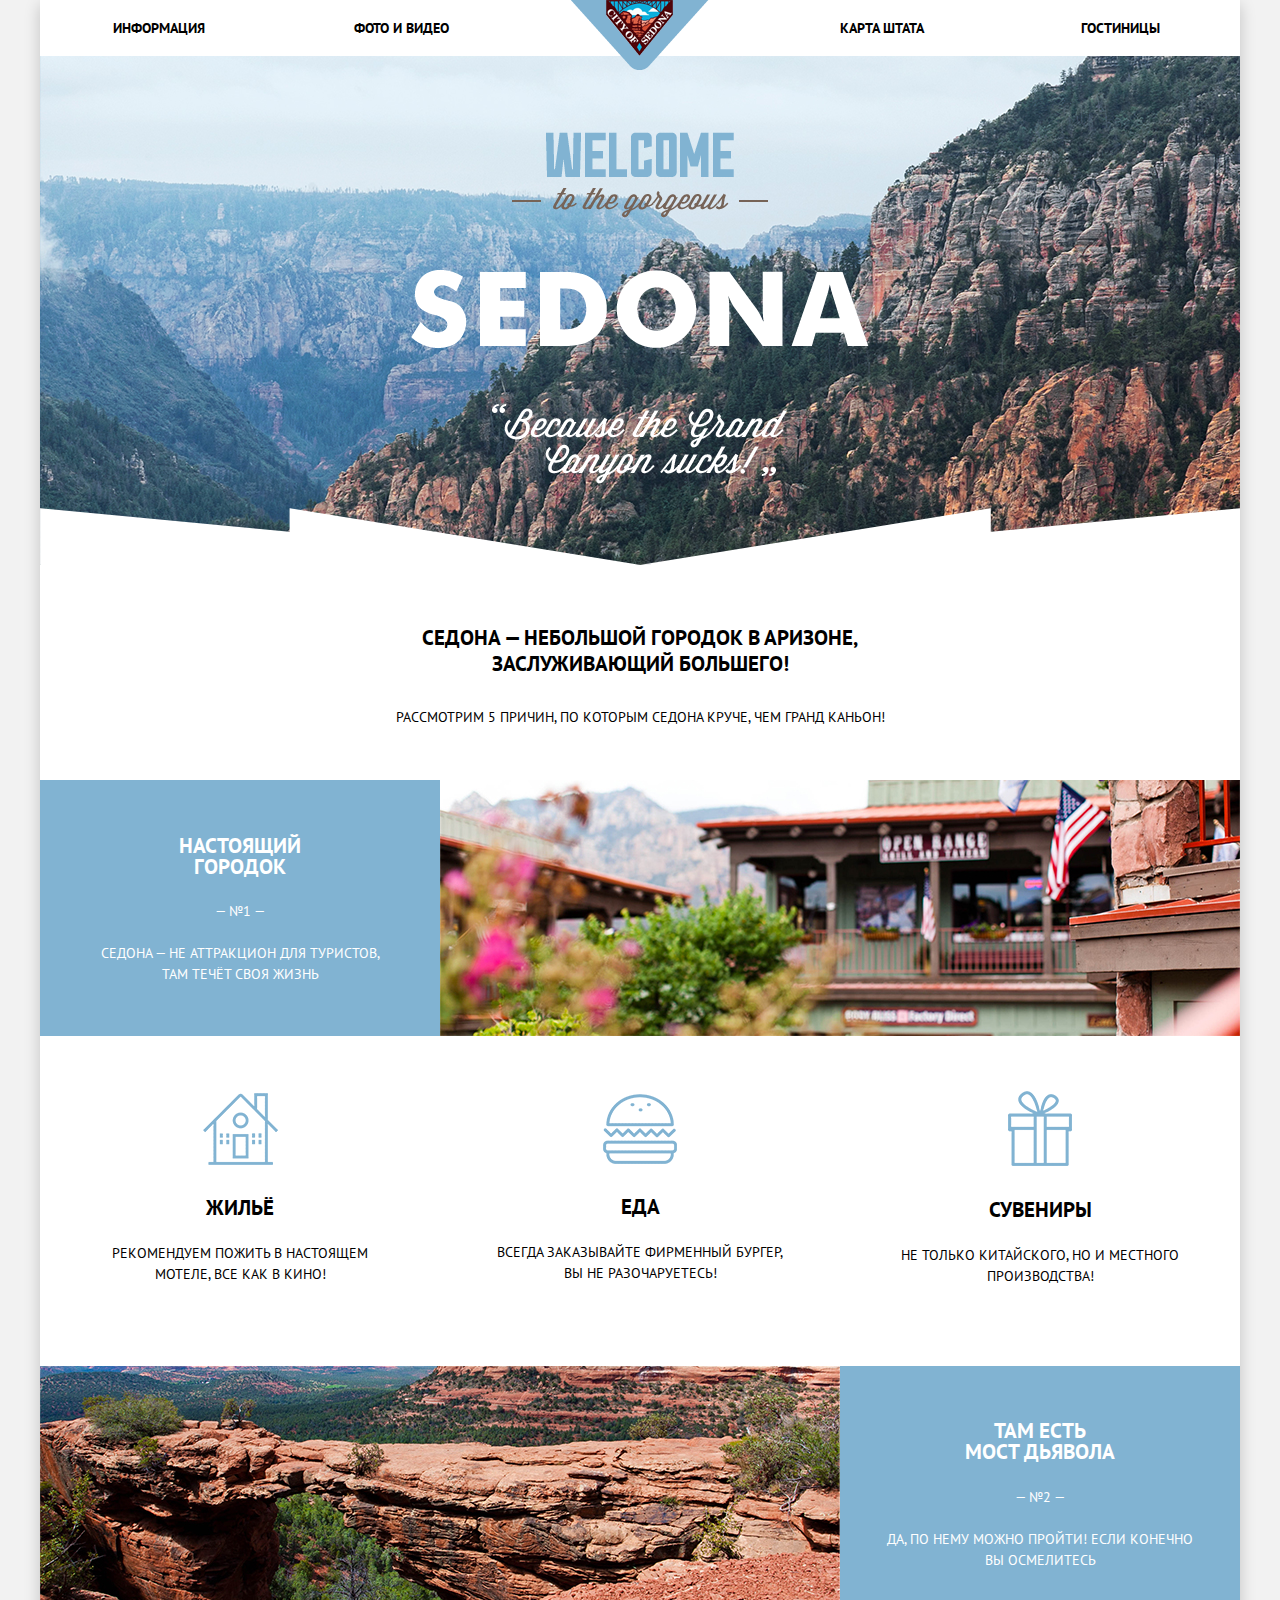
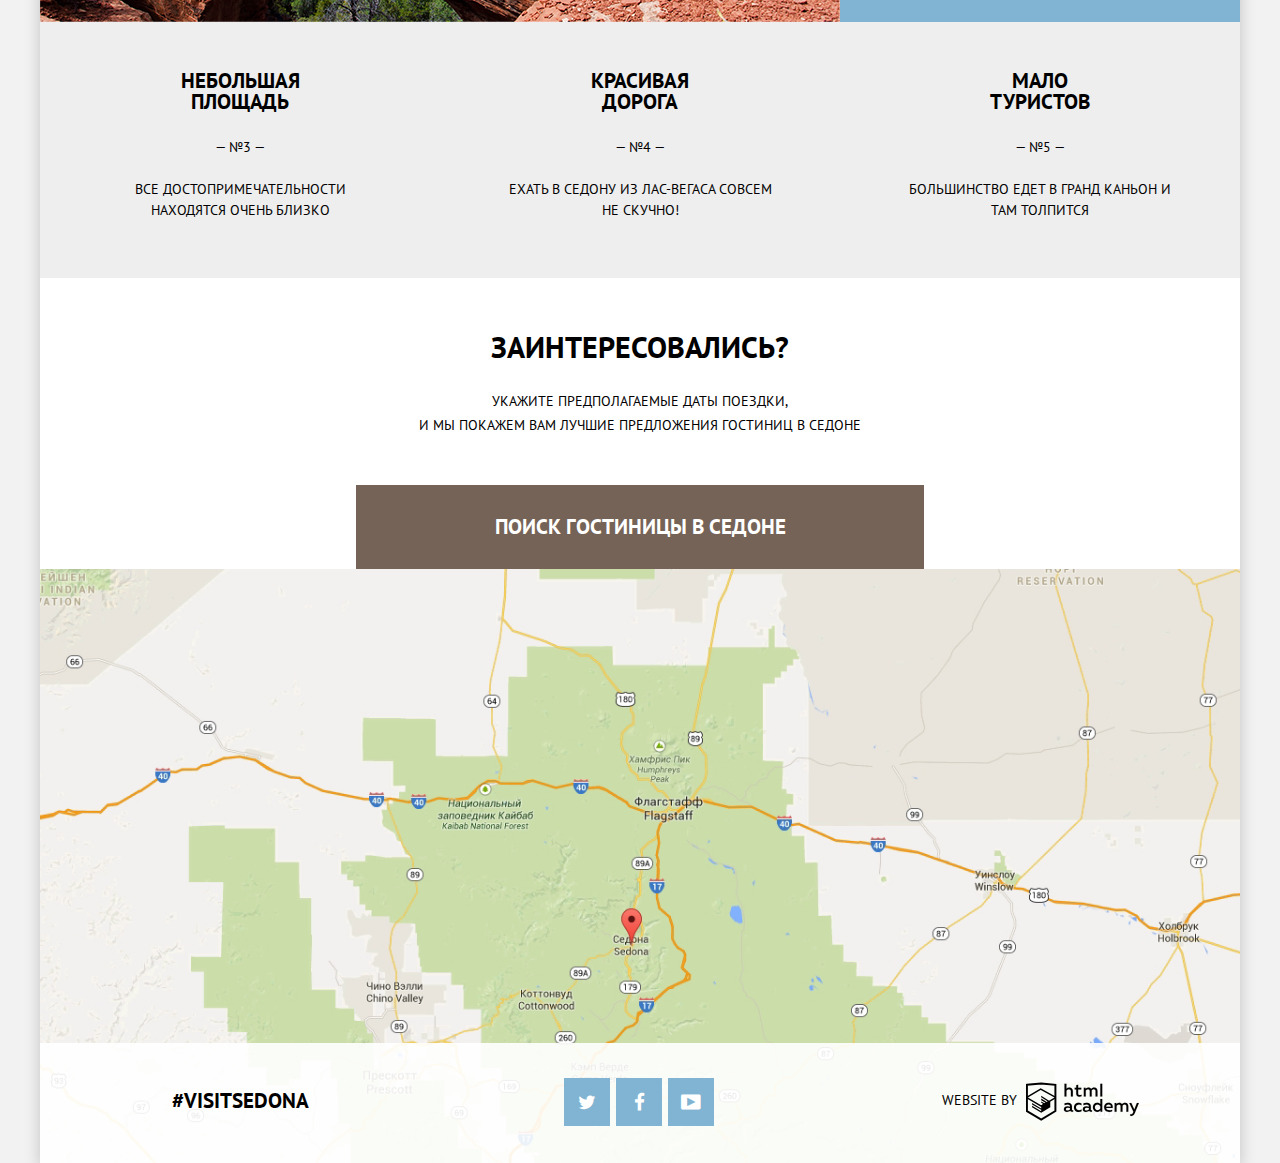
==== commit 33c0d966: "Правки после первой финальной проверки" ====
--- a/index.html
+++ b/index.html
@@ -4,7 +4,8 @@
     <meta charset="utf-8">
     <title>Седона</title>
     <link rel="stylesheet" href="css/normalize.css">
-    <link rel="stylesheet" href="css/style.min.css">
+    <link rel="stylesheet" href="css/style.css">
+    <link href='https://fonts.googleapis.com/css?family=PT+Sans:400,700&subset=cyrillic' rel='stylesheet' type='text/css'>
     <link rel="shortcut icon" type="image/x-icon" href="img/favicon.ico">
   </head>
   <body>
--- a/css/style.css
+++ b/css/style.css
@@ -0,0 +1,1157 @@
+/*Подключения иконочного шрифта symbols-sedona*/
+@font-face {
+  font-weight: normal;
+  font-family: "symbols-sedona";
+  font-style: normal;
+
+  src: url("../fonts/symbols-sedona.woff") format("woff"),
+  url("../fonts/symbols-sedona.woff2") format("woff2");
+}
+[class^="icon-"]::before,
+[class*=" icon-"]::before {
+  display: inline-block;
+  width: 1em;
+  margin-right: 0.2em;
+  margin-left: 0.2em;
+
+  font-weight: normal;
+  line-height: 1em;
+  font-family: "symbols-sedona";
+  text-align: center;
+  text-transform: none;
+  text-decoration: inherit;
+  font-style: normal;
+  font-variant: normal;
+
+  speak: none;
+}
+
+.icon-facebook::before {
+  content: "\66";
+} /* "f" */
+.icon-twitter::before {
+  content: "\74";
+} /* "t" */
+.icon-up-dir::before {
+  content: "\25b2";
+
+  margin: 0;
+  padding: 0;
+} /* "▲" */
+.icon-down-dir::before {
+  content: "\25bc";
+
+  margin: 0;
+  padding: 0;
+} /* "▼" */
+.icon-star::before {
+  content: "\2605";
+
+  margin: 0;
+  padding: 0;
+} /* "★" */
+.icon-check-off::before {
+  content: "\2610";
+} /* "☐" */
+.icon-check-on::before {
+  content: "\2611";
+} /* "☑" */
+.icon-calendar::before {
+  content: "\e800";
+
+  margin-top: 9px;
+} /* "" */
+.icon-plus::before {
+  content: "\e801";
+} /* "" */
+.icon-minus::before {
+  content: "\e802";
+} /* "" */
+.icon-youtube::before {
+  content: "\f39e";
+} /* "" */
+/*Основные стили*/
+body {
+  width: 100%;
+
+  font-weight: normal;
+  font-size: 14px;
+  line-height: 26px;
+  font-family: "PT Sans", "Helvetica", "Arial", sans-serif;
+  color: #000000;
+  text-transform: uppercase;
+
+  background-color: #f2f2f2;
+}
+a {
+  color: #000000;
+  text-decoration: none;
+
+  cursor: pointer;
+}
+a,
+svg,
+input,
+label,
+button {
+  transition: all 0.2s;
+}
+h1,
+h2,
+h3,
+h4 {
+  font-weight: bold;
+  font-size: 21px;
+  line-height: 21px;
+}
+li {
+  list-style: none;
+}
+p {
+  line-height: 21px;
+}
+.btn,
+input[type="text"] {
+  border: none;
+  outline: none;
+}
+input[type="text"] {
+  color: #000000;
+  text-transform: uppercase;
+}
+::-webkit-input-placeholder,
+::-moz-placeholder,
+:-moz-placeholder,
+:-ms-input-placeholder {
+  color: #000000;
+}
+.btn {
+  text-align: center;
+  text-transform: uppercase;
+}
+.btn:hover,
+.btn:active {
+  outline: none;
+  cursor: pointer;
+}
+.btn:active {
+  outline: none;
+}
+section,
+article,
+footer,
+.filtres-form,
+.main-navigation ul,
+.hotels-sort-type,
+.hotels-sort-type ul,
+.hotels-found-action,
+.family-count,
+.hotels-found-image {
+  display: -webkit-flex;
+  display: -ms-flexbox;
+  display:         flex;
+}
+.main-image-block,
+.hotels-found,
+.main-footer,
+.search-hotels,
+.reasons-title {
+  -webkit-flex-wrap: wrap;
+      -ms-flex-wrap: wrap;
+          flex-wrap: wrap;
+}
+.main-image-block,
+.map,
+.search-hotels,
+.hotels-found-image,
+.reasons-title {
+  -webkit-justify-content: center;
+            -ms-flex-pack: center;
+          justify-content: center;
+}
+.main-navigation ul,
+.reasons-title,
+.reasons,
+.features,
+.search-hotels,
+.hotels-found-item,
+.hotels-found,
+.hotels-sort-info,
+.main-footer,
+.family-count {
+  -webkit-align-items: center;
+       -ms-flex-align: center;
+          align-items: center;
+}
+.main-footer {
+  -webkit-justify-content: space-around;
+            -ms-flex-pack: distribute;
+          justify-content: space-around;
+}
+.container {
+  position: relative;
+
+  width: 1200px;
+  margin: 0 auto;
+
+  box-shadow: 0 5px 15px 0 rgba(0,1,1,0.2);
+}
+.container,
+.main-header,
+.map-form {
+  background-color: #ffffff;
+}
+.main-header {
+  position: relative;
+
+  margin-bottom: -56px;
+}
+.main-navigation ul {
+  margin: 0;
+  padding: 15px 0;
+}
+.main-navigation a {
+  font-weight: bold;
+}
+.main-navigation li:nth-child(1) {
+  margin-right: 3px;
+}
+.main-navigation li {
+  width: 20%;
+
+  text-align: center;
+}
+.main-navigation li:nth-child(2) {
+  margin-right: 242px;
+}
+.main-navigation a:hover {
+  color: #81b3d2;
+}
+.main-navigation a:active {
+  color: #b2b2b2;
+}
+.main-navigation-selected a {
+  color: #766357;
+}
+.main-navigation-selected a:hover {
+  color: #604e43;
+}
+.main-navigation-selected a:active {
+  color: #d6d0cc;
+}
+.index-logo {
+  position: absolute;
+  top: 0;
+  bottom: 0;
+  left: 50%;
+
+  height: 70px;
+
+  -webkit-transform: translateX(-50%);
+          transform: translateX(-50%);
+}
+.index-logo img {
+  width: 138px;
+  height: 70px;
+}
+.main-image-block {
+  margin: 0;
+  padding: 0;
+
+  background-color: #47749e;
+  background-image: url("../img/main-bg.png");
+  background-repeat: no-repeat;
+  background-size: 100%;
+}
+.image-sedona-titles {
+  margin-top: 132px;
+  margin-bottom: 24px;
+}
+.image-sedona-line {
+  vertical-align: bottom;
+}
+.reasons-title {
+  margin: 0;
+  padding: 0;
+}
+.reasons-title h1,
+.hotels-found-info h1 {
+  line-height: 26px;
+}
+.hotels-found-info h1 {
+  margin-top: -5px;
+  margin-bottom: 4px;
+}
+.reasons-title h1,
+.reasons-title p {
+  width: 100%;
+
+  text-align: center;
+}
+.reasons-title h1 {
+  margin: 0;
+  margin-top: 60px;
+  margin-bottom: 30px;
+}
+.reasons-title p {
+  margin: 0;
+  margin-bottom: 52px;
+}
+.reasons {
+  position: relative;
+  z-index: 999;
+
+  margin: 0;
+  padding: 0;
+}
+.filtres h2,
+.reasons-blue,
+.btn-cost-day,
+.filtres-form,
+.icon-twitter,
+.icon-facebook,
+.icon-youtube,
+.btn,
+.btn-search-hotels,
+.btn-find {
+  color: #ffffff;
+}
+.reasons-blue {
+  background-color: #81b3d2;
+}
+.reasons-blue-content {
+  width: 400px;
+
+  text-align: center;
+}
+.reason-image {
+  height: 256px;
+}
+.reason-image img {
+  width: 800px;
+  height: 256px;
+}
+.features {
+  padding-top: 55px;
+  padding-bottom: 55px;
+}
+.features-item,
+.reason-item {
+  width: 400px;
+
+  text-align: center;
+}
+.features-item {
+  margin-bottom: 10px;
+}
+.features-home {
+  width: 75px;
+  height: 72px;
+}
+.features-food {
+  width: 74px;
+  height: 70px;
+}
+.features-gift {
+  width: 64px;
+  height: 76px;
+}
+.features-item h2 {
+  line-height: 35px;
+}
+.reasons-content span {
+  line-height: 35px;
+}
+.reasons-grey span {
+  line-height: 35px;
+}
+.reasons-grey {
+  padding-top: 31px;
+  padding-bottom: 43px;
+
+  background-color: #eeeeee;
+}
+.reasons-grey h2 {
+  color: #000000;
+}
+.search-hotels {
+  position: relative;
+  z-index: 999;
+
+  margin: 0;
+  padding: 0;
+
+  background-color: #ffffff;
+}
+.search-hotels h3,
+.search-hotels h3 {
+  line-height: 26px;
+}
+.search-hotels h3,
+.search-hotels p {
+  width: 100%;
+
+  text-align: center;
+}
+.search-hotels h3 {
+  margin: 0;
+  margin-top: 57px;
+  margin-bottom: 30px;
+}
+.search-hotels p {
+  margin: 0;
+  margin-bottom: 48px;
+
+  line-height: 24px;
+}
+.btn-search-hotels {
+  display: block;
+  width: 568px;
+  padding: 29px 0;
+
+  font-weight: bold;
+  font-size: 21px;
+  line-height: 26px;
+
+  background-color: #766357;
+}
+.map {
+  position: relative;
+  z-index: 1;
+
+  height: 594px;
+  margin: 0;
+
+  background-color: #cbdda9;
+  background-image: url("../img/map.png");
+  background-repeat: no-repeat;
+  background-size: 100%;
+}
+.map-form {
+  position: absolute;
+  top: 0;
+  bottom: 0;
+  left: 50%;
+
+  display: none;
+  box-sizing: border-box;
+  width: 567px;
+  height: 396px;
+  padding: 53px 50px 57px 56px;
+
+  -webkit-transform: translateX(-50%);
+          transform: translateX(-50%);
+}
+.map-form-show {
+  display: block;
+
+  -webkit-animation: form-down 0.6s ease-in-out;
+          animation: form-down 0.6s ease-in-out;
+}
+.map-form-close {
+  display: block;
+
+  -webkit-animation: form-up 0.5s ease-in-out forwards;
+          animation: form-up 0.5s ease-in-out forwards;
+}
+
+@-webkit-keyframes form-down {
+  0% {
+    -webkit-transform: translate(-50%, -400px);
+            transform: translate(-50%, -400px);
+  }
+  40% {
+    -webkit-transform: translate(-50%, 10px);
+            transform: translate(-50%, 10px);
+  }
+  55% {
+    -webkit-transform: translate(-50%, 20px);
+            transform: translate(-50%, 20px);
+  }
+  65% {
+    -webkit-transform: translate(-50%, 30px);
+            transform: translate(-50%, 30px);
+  }
+  75% {
+    -webkit-transform: translate(-50%, 20px);
+            transform: translate(-50%, 20px);
+  }
+  90% {
+    -webkit-transform: translate(-50%, -10px);
+            transform: translate(-50%, -10px);
+  }
+  100% {
+    -webkit-transform: translate(-50%, 0px);
+            transform: translate(-50%, 0px);
+  }
+}
+@keyframes form-down {
+  0% {
+    -webkit-transform: translate(-50%, -400px);
+            transform: translate(-50%, -400px);
+  }
+  40% {
+    -webkit-transform: translate(-50%, 10px);
+            transform: translate(-50%, 10px);
+  }
+  55% {
+    -webkit-transform: translate(-50%, 20px);
+            transform: translate(-50%, 20px);
+  }
+  65% {
+    -webkit-transform: translate(-50%, 30px);
+            transform: translate(-50%, 30px);
+  }
+  75% {
+    -webkit-transform: translate(-50%, 20px);
+            transform: translate(-50%, 20px);
+  }
+  90% {
+    -webkit-transform: translate(-50%, -10px);
+            transform: translate(-50%, -10px);
+  }
+  100% {
+    -webkit-transform: translate(-50%, 0px);
+            transform: translate(-50%, 0px);
+  }
+}
+@-webkit-keyframes form-up {
+  0% {
+    -webkit-transform: translate(-50%, 0px);
+            transform: translate(-50%, 0px);
+  }
+  20% {
+    -webkit-transform: translate(-50%, -10px);
+            transform: translate(-50%, -10px);
+  }
+  40% {
+    -webkit-transform: translate(-50%, 20px);
+            transform: translate(-50%, 20px);
+  }
+  60% {
+    -webkit-transform: translate(-50%, 20px);
+            transform: translate(-50%, 20px);
+  }
+  70% {
+    -webkit-transform: translate(-50%, 20px);
+            transform: translate(-50%, 20px);
+  }
+  90% {
+    -webkit-transform: translate(-50%, 10px);
+            transform: translate(-50%, 10px);
+  }
+  100% {
+    -webkit-transform: translate(-50%, -400px);
+            transform: translate(-50%, -400px);
+  }
+}
+@keyframes form-up {
+  0% {
+    -webkit-transform: translate(-50%, 0px);
+            transform: translate(-50%, 0px);
+  }
+  20% {
+    -webkit-transform: translate(-50%, -10px);
+            transform: translate(-50%, -10px);
+  }
+  40% {
+    -webkit-transform: translate(-50%, 20px);
+            transform: translate(-50%, 20px);
+  }
+  60% {
+    -webkit-transform: translate(-50%, 20px);
+            transform: translate(-50%, 20px);
+  }
+  70% {
+    -webkit-transform: translate(-50%, 20px);
+            transform: translate(-50%, 20px);
+  }
+  90% {
+    -webkit-transform: translate(-50%, 10px);
+            transform: translate(-50%, 10px);
+  }
+  100% {
+    -webkit-transform: translate(-50%, -400px);
+            transform: translate(-50%, -400px);
+  }
+}
+.map-form label {
+  font-weight: bold;
+}
+.map-form-item {
+  margin-bottom: 28px;
+}
+.map-form div:nth-child(2) {
+  margin-bottom: 30px;
+}
+.map-form .date-check,
+.map-form .date-check-out {
+  margin-right: 15px;
+}
+.date-check {
+  letter-spacing: 0.3px;
+}
+.map-form .grown-ups {
+  margin-right: 40px;
+}
+.children {
+  margin-right: 27px;
+  margin-left: 52px;
+}
+.family-count {
+  margin-bottom: 55px;
+}
+.input-date input[type=text] {
+  width: 321px;
+  height: 26px;
+  padding: 5px 9px 4px 12px;
+
+  font-weight: bold;
+
+  border: none;
+  border: 2px solid rgba(255, 255, 255, 0);
+  outline: none;
+}
+.input-date input[type=text]:hover {
+  background-color: #ebebeb;
+}
+.input-date input[type=text]:active,
+.input-date input[type=text]:focus {
+  background-color: #ffffff;
+  border: 2px solid #e5e5e5;
+}
+.input-date {
+  position: relative;
+}
+.icon-calendar {
+  position: absolute;
+  top: 0;
+  bottom: 0;
+  left: 92%;
+
+  display: block;
+  width: 21px;
+  height: 21px;
+
+  font-size: 21px;
+  color: #c2c2c2;
+}
+.icon-calendar:hover {
+  color: #000000;
+}
+.icon-calendar:active {
+  color: #81b3d2;
+}
+.iframe-map {
+  width: 100%;
+  height: 594px;
+
+  border: 0;
+}
+.btn-search-form,
+.family-count input[type=text],
+.input-date input[type=text] {
+  background-color: #f2f2f2;
+}
+.btn-search-form {
+  padding: 6px 9.2px;
+
+  color: #a9a9a9;
+}
+.btn-search-form:hover {
+  color: #000000;
+}
+.btn-search-form:active {
+  color: #81b3d2;
+}
+.family-count input[type=text] {
+  width: 38px;
+  height: 38px;
+  padding: 0;
+
+  font-weight: bold;
+  text-align: center;
+}
+.btn-find {
+  display: block;
+  width: 458px;
+  max-width: 461px;
+  padding: 15px 0;
+  overflow: hidden;
+
+  font-weight: bold;
+  font-size: 21px;
+
+  background-color: #81b3d2;
+}
+.btn-find:hover {
+  background-color: #669ec0;
+}
+.btn-find:active,
+.btn-more:active,
+.social:active {
+  background-color: #5496bd;
+}
+.btn-find:active.btn-find,
+.btn-more:active.btn-more,
+.btn-book:active.btn-book,
+.social:active.icon-twitter,
+.social:active.icon-facebook,
+.social:active.icon-youtube {
+  color: rgba(255, 255, 255, 0.4);
+}
+.main-footer {
+  position: relative;
+  z-index: 2;
+
+  margin: 0;
+  padding: 0;
+  padding-top: 35px;
+  padding-bottom: 37px;
+
+  background-color: rgba(255, 255, 255, 0.9);
+}
+.footer-margin-up {
+  margin-top: -120px;
+}
+.footer-hashtag,
+.footer-social,
+.footer-copyright {
+  width: 400px;
+
+  text-align: center;
+}
+.footer-hashtag a {
+  font-weight: bold;
+  font-size: 21px;
+}
+.footer-copyright span {
+  margin-right: 5px;
+}
+.social {
+  margin-right: 2px;
+
+  background-color: #81b3d2;
+}
+.icon-twitter,
+.icon-facebook,
+.icon-youtube {
+  display: inline-block;
+  width: 46px;
+  height: 48px;
+
+  font-size: 19px;
+  line-height: 48px;
+  vertical-align: middle;
+  text-align: center;
+}
+.icon-youtube {
+  font-size: 23px;
+}
+.social:hover {
+  background-color: #669ec0;
+}
+.logo-htmlacademy svg {
+  vertical-align: middle;
+
+  fill: #000000;
+  stroke: #000000;
+}
+.logo-htmlacademy:hover svg {
+  fill: #81b3d2;
+  stroke: #81b3d2;
+}
+.logo-htmlacademy:active svg {
+  fill: #bdbbbc;
+  stroke: #bdbbbc;
+}
+/*Стили страницы поиска отелей*/
+input[type=checkbox] {
+  display: none;
+}
+input[type="checkbox"] + label {
+  line-height: 20px;
+}
+.infrastructure label,
+.type-housing label {
+  display: inline-block;
+  margin-right: 15px;
+
+  vertical-align: middle;
+
+  cursor: pointer;
+}
+.infrastructure label:before,
+.type-housing label:before {
+  content: "\2610";
+
+  margin-right: 10px;
+  margin-left: 0;
+
+  font-size: 26px;
+  vertical-align: middle;
+  text-align: left;
+}
+.filtres-form input[type=checkbox]:checked + label:before {
+  content: "\2611";
+}
+.filtres-form input[type=checkbox]:disabled + label:before {
+  color: #6a6a6a;
+}
+.filtres {
+  margin: 0;
+  padding: 0;
+
+  background-color: #4178a1;
+  background-image: url("../img/filtres-bg-hotels.png");
+  background-repeat: no-repeat;
+  background-size: 100%;
+}
+.filtres-form {
+  margin-top: 56px;
+}
+.filtres-form h2 {
+  margin-bottom: 22px;
+}
+.infrastructure,
+.type-housing,
+.cost-day {
+  box-sizing: border-box;
+}
+.infrastructure {
+  width: 320px;
+  padding: 14px 72px 8px 72px;
+}
+.checkbox {
+  margin-bottom: 18px;
+}
+.type-housing {
+  width: 450px;
+  padding: 14px 72px 8px 9px;
+}
+.cost-day {
+  width: 430px;
+  padding: 14px 32px 8px 32px;
+}
+.cost-day h2 {
+  margin-bottom: 10px;
+}
+.range-count {
+  width: 315px;
+  margin-bottom: 20px;
+  margin-left: 7px;
+  padding: 2px 0 4px 0;
+
+  text-align: center;
+
+  border: 2px solid #ffffff;
+  border-radius: 3px;
+}
+.range-count input[type="text"] {
+  display: inline-block;
+  width: 50px;
+
+  text-align: left;
+  color: #ffffff;
+
+  background: rgba(255, 255, 255, 0);
+}
+.range-min,
+.range-max {
+  display: inline-block;
+  width: 155px;
+
+  line-height: 21px;
+  vertical-align: middle;
+}
+.range-min {
+  box-sizing: border-box;
+  width: 155px;
+  padding-right: 3px;
+}
+.range-min label,
+.range-max label {
+  display: inline-block;
+
+  text-align: right;
+}
+.range-min label {
+  margin-left: 49px;
+}
+.range-max label {
+  margin-left: 25px;
+}
+.range-block {
+  position: relative;
+
+  width: 315px;
+  margin-bottom: 33px;
+  margin-left: 8px;
+}
+.range-block .scale {
+  height: 2px;
+
+  background: rgba(255, 255, 255, 0.3);
+}
+.range-block .bar {
+  width: 80%;
+  height: 2px;
+
+  background: #ffffff;
+}
+.range-toggle {
+  position: absolute;
+  top: -9px;
+
+  width: 4px;
+  height: 4px;
+
+  background: #ababab;
+  border: 8px solid #ffffff;
+  border-radius: 50%;
+  box-shadow: 0 2px 1px 0 rgba(0, 1, 1, 0.2);
+  cursor: pointer;
+}
+.range-toggle:hover {
+  background: #1c4f80;
+}
+.range-toggle-min {
+  left: 0;
+}
+.range-toggle-max {
+  left: 80%;
+}
+.range-count {
+  position: relative;
+}
+.range-count::after {
+  content: "";
+  position: absolute;
+  top: 50%;
+  left: 50%;
+
+  width: 2px;
+  height: 22px;
+
+  background: #ffffff;
+  -webkit-transform: translate(-50%, -50%);
+          transform: translate(-50%, -50%);
+}
+.btn-transparent {
+  display: block;
+  margin: 0 auto;
+  padding: 6px 35px;
+
+  font-size: 14px;
+  line-height: 20px;
+  color: #ffffff;
+  text-transform: uppercase;
+
+  background: transparent;
+  border: 2px solid #ffffff;
+  border-radius: 2px;
+  outline: none;
+  cursor: pointer;
+}
+.btn-transparent:hover {
+  color: #000000;
+
+  background: #ffffff;
+}
+input[type="range"] {
+  width: 320px;
+}
+input[type="range"]:hover {
+  cursor: pointer;
+}
+.btn-cost-day {
+  display: block;
+  margin-left: 92px;
+  padding: 6px 35px;
+
+  line-height: 20px;
+
+  background-color: rgba(255, 255, 255, 0);
+  border: 2px solid #ffffff;
+  border-radius: 2px;
+}
+.btn-cost-day:hover {
+  color: #000000;
+
+  background-color: #ffffff;
+}
+.filtres h2 {
+  font-size: 16px;
+}
+.search-hotels h3 {
+  font-size: 30px;
+  line-height: 24px;
+}
+.hotels-sort-info {
+  padding-top: 10px;
+  padding-bottom: 9px;
+
+  border-bottom: 1px solid #e5e5e5;
+}
+.hotels-found-count {
+  width: 220px;
+}
+.hotels-sort-type {
+  width: 850px;
+}
+.hotels-sort-type ul {
+  margin-top: 21px;
+  margin-left: 6px;
+  padding: 0;
+
+  line-height: 18px;
+}
+.hotels-sort-type li:nth-child(2) {
+  margin-left: -2px;
+}
+.hotels-sort-rating {
+  width: 130px;
+}
+.icon-sort {
+  margin-top: 7px;
+}
+.hotels-found-count h3 {
+  margin-left: 72px;
+
+  font-size: 21px;
+  line-height: 26px;
+}
+.hotels-found-item {
+  width: 100%;
+  padding-top: 30px;
+  padding-bottom: 30px;
+
+  border-bottom: 1px solid #e5e5e5;
+}
+.hotels-found-image {
+  box-sizing: border-box;
+  width: 205px;
+  margin-left: 39px;
+}
+.hotels-found-image img {
+  width: 135px;
+  height: 90px;
+}
+.hotels-found-info {
+  width: 800px;
+}
+.hotels-found-rating {
+  width: 190px;
+}
+.icons-rating {
+  width: 112px;
+  margin-top: -6px;
+  margin-bottom: 41px;
+
+  text-align: right;
+}
+.badge-rating {
+  margin-left: 3px;
+}
+.hotels-found-more {
+  width: 110px;
+}
+.hotels-found-book {
+  width: 142px;
+  margin-left: 5px;
+}
+.btn-more,
+.btn-book {
+  display: block;
+  margin-top: 13px;
+  overflow: hidden;
+
+  font-weight: bold;
+}
+.btn-more {
+  max-width: 110px;
+
+  background-color: #81b3d2;
+}
+.btn-book {
+  max-width: 142px;
+
+  background-color: #766357;
+}
+.btn-more:hover {
+  background-color: #669ec0;
+}
+.btn-book:hover {
+  background-color: #604e43;
+}
+.btn-book:active {
+  background-color: #503e33;
+}
+.icon-star {
+  font-size: 19px;
+  color: #81b3d2;
+}
+.icon-up-dir,
+.icon-down-dir {
+  margin: 0;
+
+  font-size: 23px;
+  color: #cccccc;
+}
+.icon-up-dir {
+  margin-left: 15px;
+}
+.icon-up-dir:hover,
+.icon-down-dir:hover {
+  color: #000000;
+}
+.icon-up-dir:active,
+.icon-down-dir:active,
+.icon-sort-active,
+.icon-sort-active:hover {
+  color: #81b3d2;
+}
+.hotels-sort-type-title,
+.sort-item {
+  margin-top: 21px;
+  margin-right: 18px;
+  margin-left: 16px;
+
+  font-size: 12px;
+  line-height: 26px;
+}
+.sort-item {
+  color: #b2b2b2;
+
+  border-bottom: 1px dotted #81b3d2;
+}
+.sort-item:hover {
+  color: #81b3d2;
+}
+.sort-item:active {
+  color: #000000;
+
+  border: none;
+}
+.active-sort {
+  color: #81b3d2;
+
+  border: none;
+}
+.active-sort:hover {
+  color: #81b3d2;
+}
+.name-housing a:hover {
+  color: #81b3d2;
+}
+.name-housing a:active,
+.hotels-found-info a:active {
+  color: #cacaca;
+}
+.hotels-count-rating {
+  padding: 4px 14px;
+
+  color: #666666;
+
+  background-color: #f2f2f2;
+}
